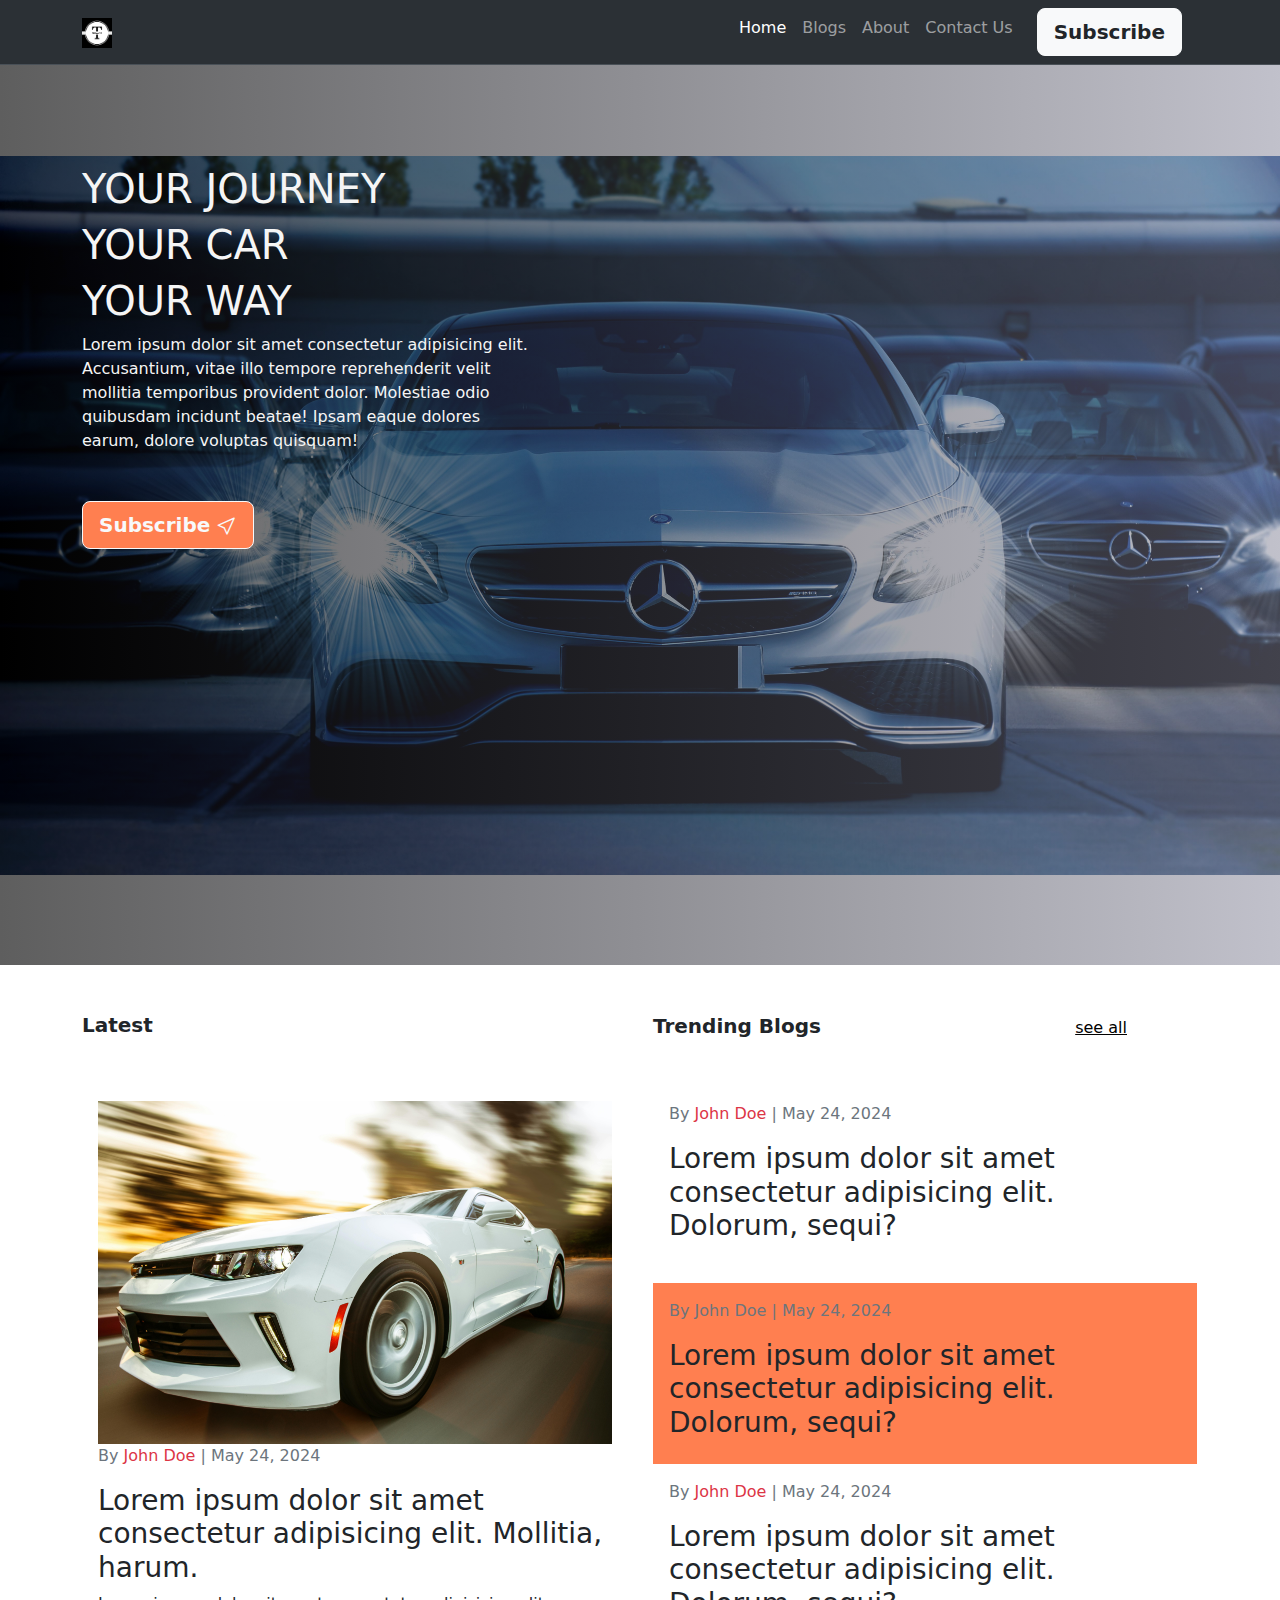
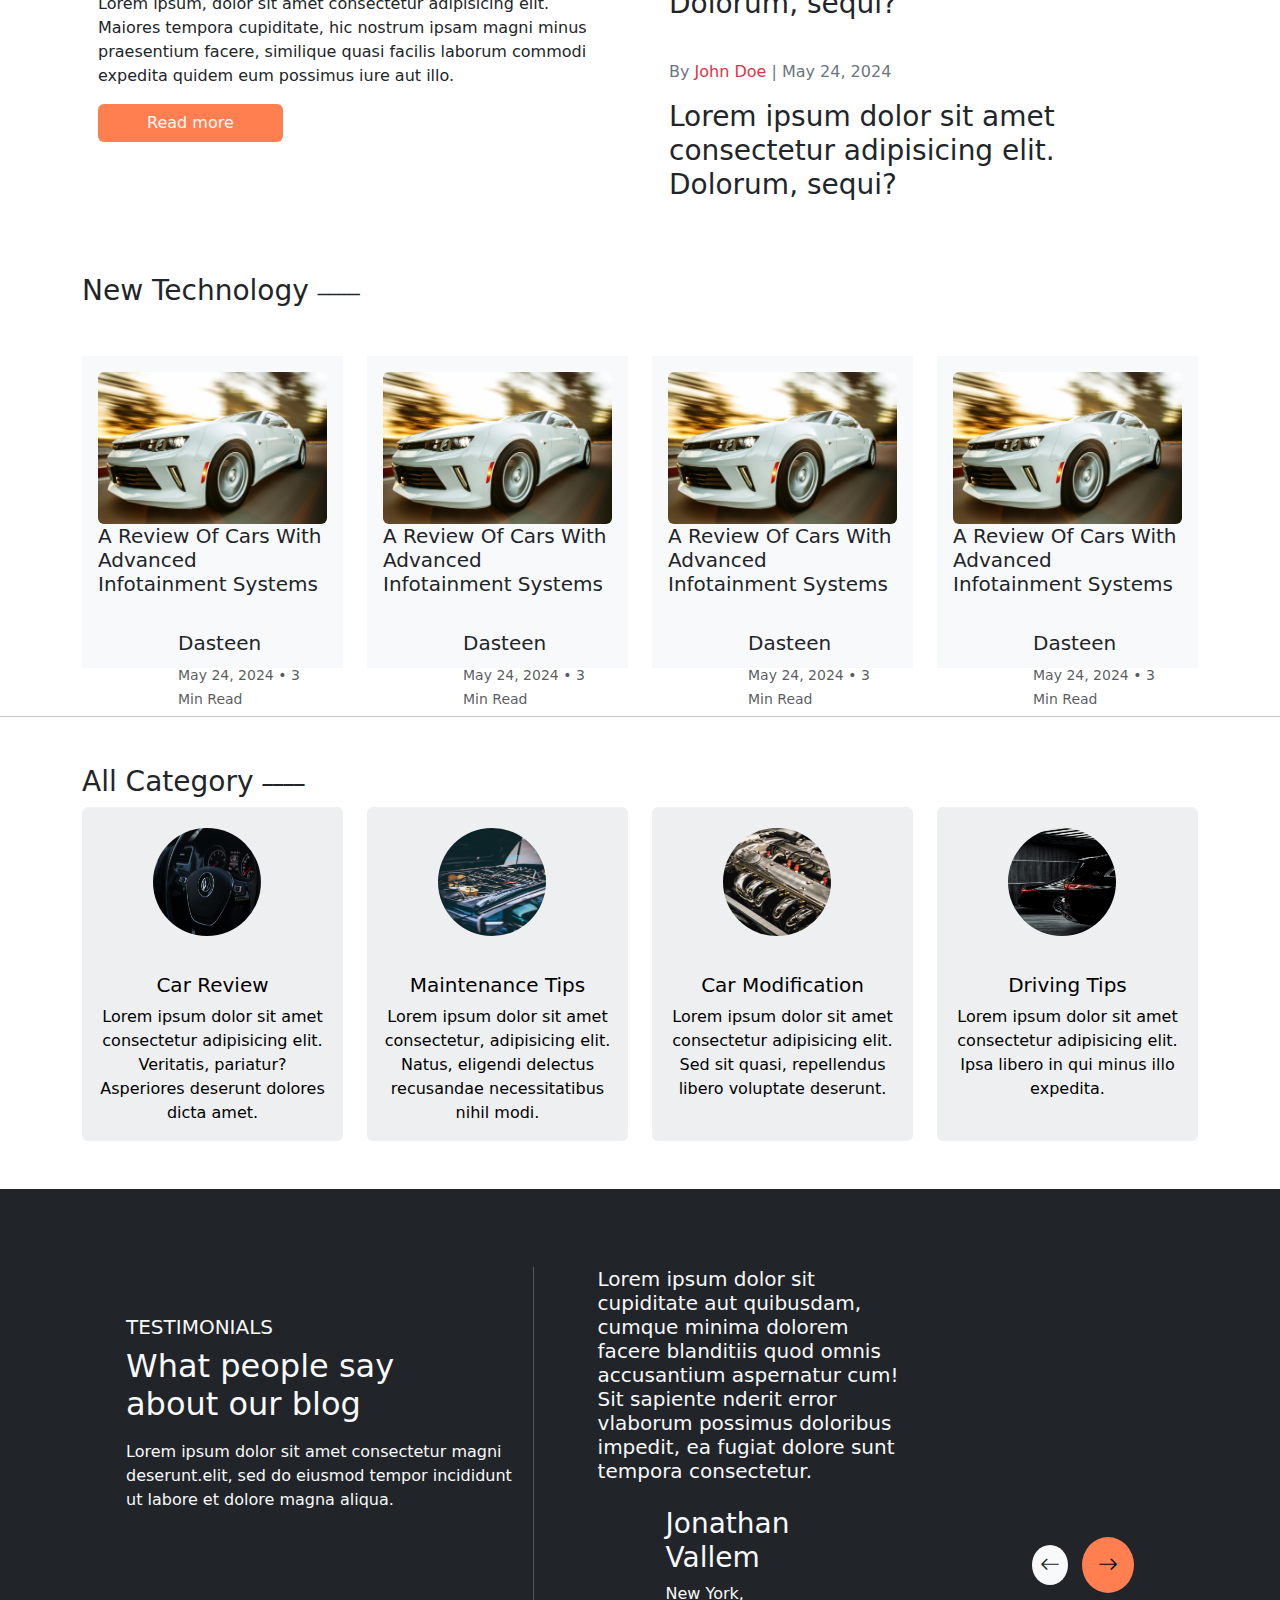
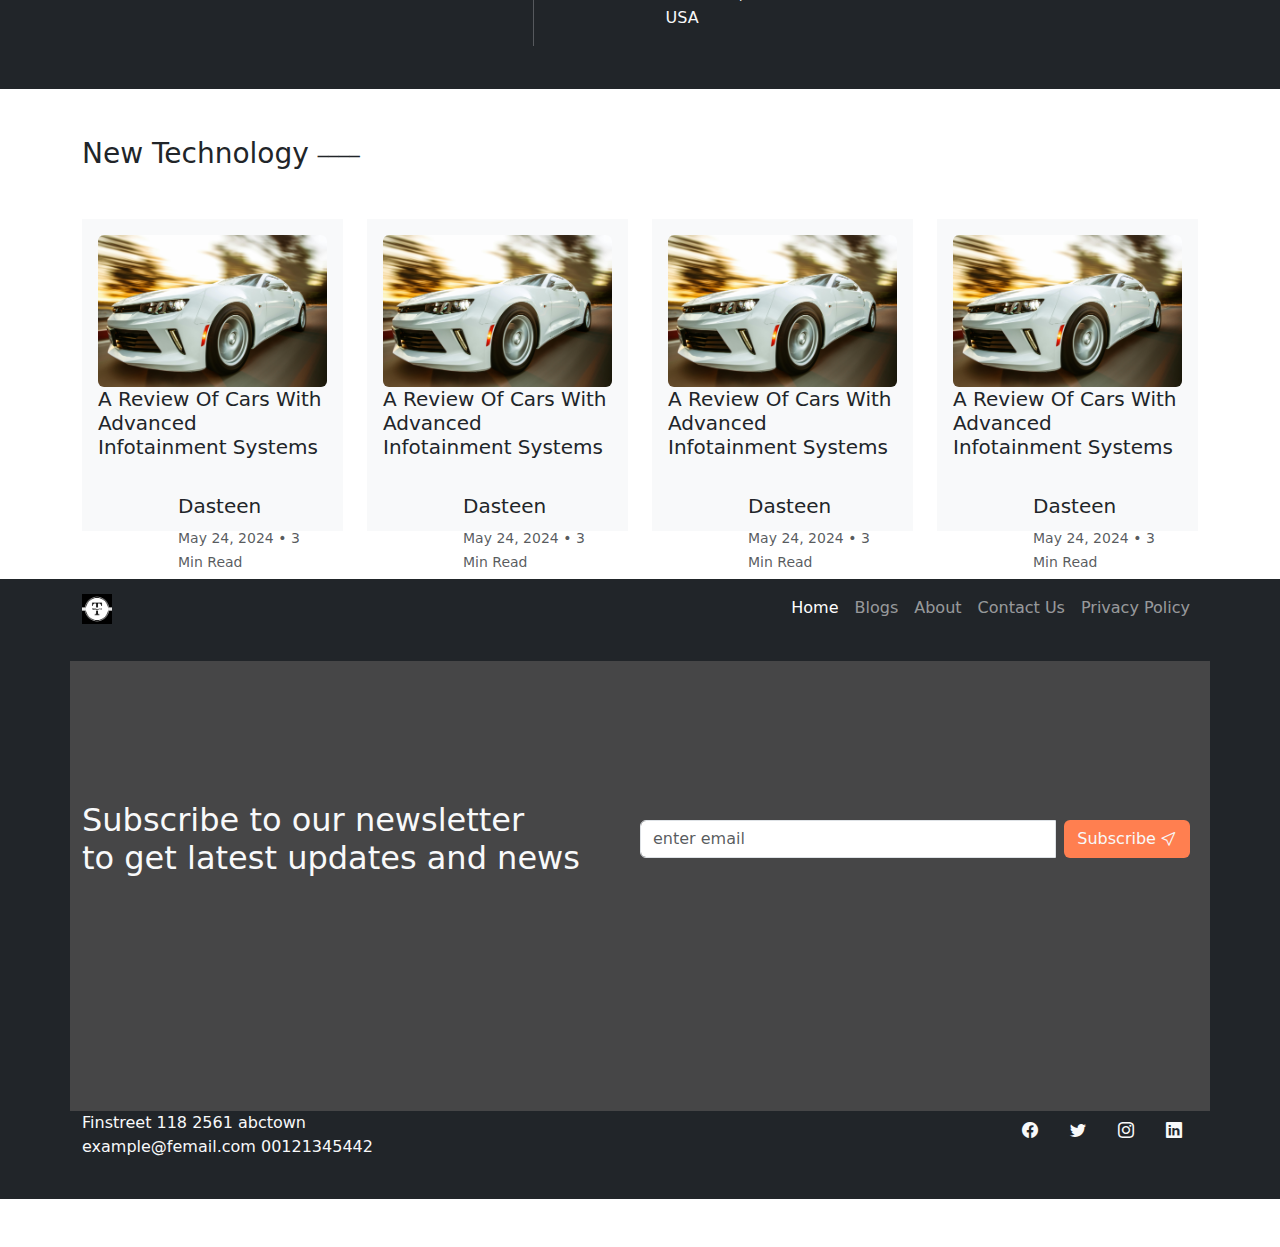
==== index.html @ fb0d7efe "update on first commit" ====
<!DOCTYPE html>
<html lang="en">
  <head>
    <meta charset="utf-8" />
    <meta name="viewport" content="width=device-width, initial-scale=1" />
    <title>Car Blog</title>
    <link
      href="https://cdn.jsdelivr.net/npm/bootstrap@5.3.3/dist/css/bootstrap.min.css"
      rel="stylesheet"
      integrity="sha384-QWTKZyjpPEjISv5WaRU9OFeRpok6YctnYmDr5pNlyT2bRjXh0JMhjY6hW+ALEwIH"
      crossorigin="anonymous"
    />
    <link
      rel="stylesheet"
      href="https://cdn.jsdelivr.net/npm/bootstrap-icons@1.3.0/font/bootstrap-icons.css"
    />
    <link rel="stylesheet" href="Css/style.css" />
  </head>
  <body>
    <nav
      class="navbar navbar-expand-lg bg-body-tertiary bg-dark border-bottom border-body"
      data-bs-theme="dark"
    >
      <div class="container">
        <a class="navbar-brand" href="#">
          <img
            src="ASSETS/Techmaster-logo.png"
            alt="Logo"
            width="30"
            height="30"
          />
        </a>
        <button
          class="navbar-toggler"
          type="button"
          data-bs-toggle="collapse"
          data-bs-target="#navbarNav"
          aria-controls="navbarNav"
          aria-expanded="false"
          aria-label="Toggle navigation"
        >
          <span class="navbar-toggler-icon"></span>
        </button>
        <div class="collapse navbar-collapse" id="navbarNav">
          <ul class="navbar-nav ms-auto">
            <li class="nav-item">
              <a class="nav-link active" aria-current="page" href="#">Home</a>
            </li>
            <li class="nav-item">
              <a class="nav-link" href="Blog/index.html">Blogs</a>
            </li>
            <li class="nav-item">
              <a class="nav-link" href="#">About</a>
            </li>
            <li class="nav-item">
              <a class="nav-link" href="#">Contact Us</a>
            </li>

            <button
              type="button"
              class="btn btn-light btn-lg text-dark mx-3 fw-bold"
            >
              Subscribe
            </button>
          </ul>
        </div>
      </div>
    </nav>

    <div class="landing-page align-items-center justify-content-between">
      <div class="container">
        <div class="hero-1">
          <h1>YOUR JOURNEY</h1>
          <h1>YOUR CAR</h1>
          <h1>YOUR WAY</h1>
        </div>

        <div class="hero-para text-start">
          Lorem ipsum dolor sit amet consectetur adipisicing elit. Accusantium,
          vitae illo tempore reprehenderit velit mollitia temporibus provident
          dolor. Molestiae odio quibusdam incidunt beatae! Ipsam eaque dolores
          earum, dolore voluptas quisquam!
        </div>
      </div>
      <div class="container bttn">
        <button
          type="button"
          class="btn btn-light btn-lg text-light my-5 fw-bold"
        >
          Subscribe <i class="bi bi-cursor"></i>
        </button>
      </div>
    </div>

    <section class="">
      <div class="container">
        <div class="row">
          <div class="col-sm-6 mb-3 mb-sm-0">
            <h5 class="card-title fw-bold my-5">Latest</h5>
            <div class="card border-0">
              <div class="card-body">
                <div class="">
                  <img
                    class="img-fluid"
                    src="ASSETS/image3.jpg"
                    alt="a car image"
                  />
                  <p class="text-secondary">
                    By <span class="text-danger">John Doe</span> |
                    <time datetime="2024-05-24">May 24, 2024</time>
                  </p>
                  <h3>
                    Lorem ipsum dolor sit amet consectetur adipisicing elit.
                    Mollitia, harum.
                  </h3>
                  <p class="card-text">
                    Lorem ipsum, dolor sit amet consectetur adipisicing elit.
                    Maiores tempora cupiditate, hic nostrum ipsam magni minus
                    praesentium facere, similique quasi facilis laborum commodi
                    expedita quidem eum possimus iure aut illo.
                  </p>
                  <a href="#" class="btn buttn text-light px-5 mt-"
                    >Read more</a
                  >
                </div>
              </div>
            </div>
          </div>
          <div class="col-sm-6 hero2">
            <h5 class="card-title fw-bold my-5 blog">Trending Blogs</h5>
            <a class="blog-link" href="#">see all</a>
            <div class="card border-0">
              <div class="card-body">
                    <div class="card1">
                 
                      <p class="text-secondary">
                        By <span class="text-danger">John Doe</span> |
                         <time datetime="2024-05-24">May 24, 2024</time>
                  </p>
                  <h3>
                    Lorem ipsum dolor sit amet consectetur adipisicing elit. Dolorum, sequi?
                  </h3>
                    </div>    
          </div>
          <div class="card2 mt-3 p-3">
            <p class="text-secondary">
                By John Doe |
                 <time datetime="2024-05-24">May 24, 2024</time>
          </p>
          <h3>
            Lorem ipsum dolor sit amet consectetur adipisicing elit. Dolorum, sequi?
          </h3>
        </div>
        <div class="card-body">
            <div class="card1">
         
              <p class="text-secondary">
                By <span class="text-danger">John Doe</span> |
                 <time datetime="2024-05-24">May 24, 2024</time>
          </p>
          <h3>
            Lorem ipsum dolor sit amet consectetur adipisicing elit. Dolorum, sequi?
          </h3>
            </div>  
  </div>
  <div class="card-body">
    <div class="card1">
 
      <p class="text-secondary">
        By <span class="text-danger">John Doe</span> |
         <time datetime="2024-05-24">May 24, 2024</time>
  </p>
  <h3>
    Lorem ipsum dolor sit amet consectetur adipisicing elit. Dolorum, sequi?
  </h3>
    </div>
</div>
        </div>
      </div>
    </section>
    <section class="hero-3 ">
        <div class="container ">
            <div class="heading my-5">
            <h3>New Technology <sup>____</sup></h3>
            </div>
            <div class="row g-4">
                <div class="col-xs-12 col-md-6 col-lg-3">
                  <div class="guru">
                    <div class="card-body bg-body-tertiary border-0 text-dark p-3 pb-5">
                      <img src="ASSETS/image3.jpg" class="card-img-top rounded img-fluid w-100 card-images" alt="an image of a car">
                      <h5 class="card-title">A Review Of Cars With Advanced Infotainment Systems</h5>
                      <div class="card-footer border-0 hero-4">
                        <img src="https://randomuser.me/api/portraits/men/10.jpg" class="rounded-circle mb-3 img-fluid w-25" alt="">
                        <div class="hero-5">
                        <h5>Dasteen</h5>
                        <small class="text-body-secondary"><time datetime="2024-05-24">May 24, 2024</time>  &bull;  3 Min Read</small>
                        </div>
                      </div>
                    </div>
                    </div>
                </div>
                <div class="col-xs-12 col-md-6 col-lg-3">
                  <div class="guru">
                    <div class="card-body bg-body-tertiary border-0 text-dark p-3 pb-5">
                      <img src="ASSETS/image3.jpg" class="card-img-top rounded img-fluid w-100 card-images" alt="an image of a car">
                      <h5 class="card-title">A Review Of Cars With Advanced Infotainment Systems</h5>
                      <div class="card-footer border-0 hero-4">
                        <img src="https://randomuser.me/api/portraits/men/10.jpg" class="rounded-circle mb-3 img-fluid w-25" alt="">
                        <div class="hero-5">
                        <h5>Dasteen</h5>
                        <small class="text-body-secondary"><time datetime="2024-05-24">May 24, 2024</time>  &bull;  3 Min Read</small>
                        </div>
                      </div>
                    </div>
                    </div>
                </div>
                <div class="col-xs-12 col-md-6 col-lg-3">
                  <div class="guru">
                    <div class="card-body bg-body-tertiary border-0 text-dark p-3 pb-5">
                      <img src="ASSETS/image3.jpg" class="card-img-top rounded img-fluid w-100 card-images" alt="an image of a car">
                      <h5 class="card-title">A Review Of Cars With Advanced Infotainment Systems</h5>
                      <div class="card-footer border-0 hero-4">
                        <img src="https://randomuser.me/api/portraits/men/10.jpg" class="rounded-circle mb-3 img-fluid w-25" alt="">
                        <div class="hero-5">
                        <h5>Dasteen</h5>
                        <small class="text-body-secondary"><time datetime="2024-05-24">May 24, 2024</time>  &bull;  3 Min Read</small>
                        </div>
                      </div>
                    </div>
                    </div>
                </div>
                <div class="col-xs-12 col-md-6 col-lg-3">
                  <div class="guru">
                    <div class="card-body bg-body-tertiary border-0 text-dark p-3 pb-5">
                      <img src="ASSETS/image3.jpg" class="card-img-top rounded img-fluid w-100 card-images" alt="an image of a car">
                      <h5 class="card-title">A Review Of Cars With Advanced Infotainment Systems</h5>
                      <div class="card-footer border-0 hero-4">
                        <img src="https://randomuser.me/api/portraits/men/10.jpg" class="rounded-circle mb-3 img-fluid w-25" alt="">
                        <div class="hero-5">
                        <h5>Dasteen</h5>
                        <small class="text-body-secondary"><time datetime="2024-05-24">May 24, 2024</time>  &bull;  3 Min Read</small>
                        </div>
                      </div>
                    </div>
                    </div>
                </div>
              </div>
        </div>
       
    </section>

    <hr class="my-5">

    <section class="mt-3">
        <div class="container">
            <div>
                <h3>All Category <sup><b>____</b></sup></h3>
            </div>

            <div class="row row-cols-1 row-cols-md-4 g-4">
                <div class="card-design">
                  <div class="col h-100">
                    <div class="card h-100 hero-card border-0">
                      <img src="ASSETS/image9.jpg" class="card-img-top rounded-circle asset-hero" alt="...">
                      <div class="card-body">
                        <h5 class="card-title text-center">Car Review</h5>
                        <p class="card-text text-center">Lorem ipsum dolor sit amet consectetur adipisicing elit. Veritatis, pariatur? Asperiores deserunt dolores dicta amet.</p>
                      </div>
                    </div>
                  </div>
                </div>
                  <div class="card-design">
                    <div class="col h-100">
                      <div class="card h-100 hero-card border-0">
                        <img src="ASSETS/image6.jpg" class="card-img-top rounded-circle asset-hero" alt="...">
                        <div class="card-body">
                          <h5 class="card-title text-center">Maintenance Tips</h5>
                          <p class="card-text text-center">Lorem ipsum dolor sit amet consectetur, adipisicing elit. Natus, eligendi delectus recusandae necessitatibus nihil modi.</p>
                        </div>
                      </div>
                    </div>
                  </div>
                  <div class="card-design">
                    <div class="col h-100">
                      <div class="card h-100 hero-card border-0">
                        <img src="ASSETS/image7.jpg" class="card-img-top rounded-circle asset-hero" alt="...">
                        <div class="card-body">
                          <h5 class="card-title text-center">Car Modification</h5>
                          <p class="card-text text-center">Lorem ipsum dolor sit amet consectetur adipisicing elit. Sed sit quasi, repellendus libero voluptate deserunt.</p>
                        </div>
                      </div>
                    </div>
                  </div>
                 <div class="card-design">
                  <div class="col h-100">
                    <div class="card h-100 hero-card border-0">
                      <img src="ASSETS/image8.jpg" class="card-img-top rounded-circle asset-hero" alt="...">
                      <div class="card-body">
                        <h5 class="card-title text-center">Driving Tips</h5>
                        <p class="card-text text-center">Lorem ipsum dolor sit amet consectetur adipisicing elit. Ipsa libero in qui minus illo expedita.</p>
                      </div>
                    </div>
                  </div>
                </div>
              </div>

        </div>
    </section>

    <section class="my-5 bg-dark text-light about-blog">
      <div class="d-flex flex-wrap flex-md-nowrap p-5">
        <div class="flex-grow-1 ms-5 pe-md-3 para-left align-items-center pt-5 lh-5">
            <h5 class="text-light">TESTIMONIALS</h5>
            <h2 class="mb-3">What people say <br> about our blog</h2>
            <p class="">Lorem ipsum dolor sit amet consectetur  magni deserunt.elit, sed do eiusmod tempor incididunt ut labore et dolore magna aliqua.</p>
        </div>
        <div class="vr text-light d-none d-md-block"></div>
        <div class="flex-grow-1 ms-5 ps-md-3 para-right">
          <p class="col-md-6 text-justify h5 pl-6">Lorem ipsum dolor sit cupiditate aut quibusdam, cumque minima dolorem facere blanditiis quod omnis accusantium aspernatur cum! Sit sapiente nderit error vlaborum possimus doloribus impedit, ea fugiat dolore sunt tempora consectetur.</p>
          <div class="text-light d-flex">
            <div class="d-flex align-items-center ms-1">
              <img src="https://randomuser.me/api/portraits/men/10.jpg" class="rounded-circle me-3 w-25" alt="">
              <div class="mt-3 blog-hero">
                <h5 class="fs-3">Jonathan Vallem</h5>
                <p class="fs-6">New York, <br>USA</p>
              </div>
                <div class="bg-light text-dark h5 p-2 rounded-circle blog-arrow-1"><i class="bi bi-arrow-left "></i></div>
                <div class="blog-arrow-right h5 p-3 rounded-circle blog-arrow-2"><i class="bi bi-arrow-right"></i></div>
            </div>

           
          </div>
        </div>
      </div>
    </section>
    <section class="hero-3 ">
      <div class="container ">
          <div class="heading my-5">
          <h3>New Technology <sup>____</sup></h3>
          </div>
          <div class="row g-4">
              <div class="col-xs-12 col-md-6 col-lg-3">
                <div class="guru">
                  <div class="card-body bg-body-tertiary border-0 text-dark p-3 pb-5">
                    <img src="ASSETS/image3.jpg" class="card-img-top rounded img-fluid w-100 card-images" alt="an image of a car">
                    <h5 class="card-title">A Review Of Cars With Advanced Infotainment Systems</h5>
                    <div class="card-footer border-0 hero-4">
                      <img src="https://randomuser.me/api/portraits/men/10.jpg" class="rounded-circle mb-3 img-fluid w-25" alt="">
                      <div class="hero-5">
                      <h5>Dasteen</h5>
                      <small class="text-body-secondary"><time datetime="2024-05-24">May 24, 2024</time>  &bull;  3 Min Read</small>
                      </div>
                    </div>
                  </div>
                  </div>
              </div>
              <div class="col-xs-12 col-md-6 col-lg-3">
                <div class="guru">
                  <div class="card-body bg-body-tertiary border-0 text-dark p-3 pb-5">
                    <img src="ASSETS/image3.jpg" class="card-img-top rounded img-fluid w-100 card-images" alt="an image of a car">
                    <h5 class="card-title">A Review Of Cars With Advanced Infotainment Systems</h5>
                    <div class="card-footer border-0 hero-4">
                      <img src="https://randomuser.me/api/portraits/men/10.jpg" class="rounded-circle mb-3 img-fluid w-25" alt="">
                      <div class="hero-5">
                      <h5>Dasteen</h5>
                      <small class="text-body-secondary"><time datetime="2024-05-24">May 24, 2024</time>  &bull;  3 Min Read</small>
                      </div>
                    </div>
                  </div>
                  </div>
              </div>
              <div class="col-xs-12 col-md-6 col-lg-3">
                <div class="guru">
                  <div class="card-body bg-body-tertiary border-0 text-dark p-3 pb-5">
                    <img src="ASSETS/image3.jpg" class="card-img-top rounded img-fluid w-100 card-images" alt="an image of a car">
                    <h5 class="card-title">A Review Of Cars With Advanced Infotainment Systems</h5>
                    <div class="card-footer border-0 hero-4">
                      <img src="https://randomuser.me/api/portraits/men/10.jpg" class="rounded-circle mb-3 img-fluid w-25" alt="">
                      <div class="hero-5">
                      <h5>Dasteen</h5>
                      <small class="text-body-secondary"><time datetime="2024-05-24">May 24, 2024</time>  &bull;  3 Min Read</small>
                      </div>
                    </div>
                  </div>
                  </div>
              </div>
              <div class="col-xs-12 col-md-6 col-lg-3">
                <div class="guru">
                  <div class="card-body bg-body-tertiary border-0 text-dark p-3 pb-5">
                    <img src="ASSETS/image3.jpg" class="card-img-top rounded img-fluid w-100 card-images" alt="an image of a car">
                    <h5 class="card-title">A Review Of Cars With Advanced Infotainment Systems</h5>
                    <div class="card-footer border-0 hero-4">
                      <img src="https://randomuser.me/api/portraits/men/10.jpg" class="rounded-circle mb-3 img-fluid w-25" alt="">
                      <div class="hero-5">
                      <h5>Dasteen</h5>
                      <small class="text-body-secondary"><time datetime="2024-05-24">May 24, 2024</time>  &bull;  3 Min Read</small>
                      </div>
                    </div>
                  </div>
                  </div>
              </div>
            </div>
      </div>
     
  </section>

  <footer class="my-5">
    <nav
      class="navbar navbar-expand-lg bg-dark"
      data-bs-theme="dark"
    >
      <div class="container">
        <a class="navbar-brand" href="#">
          <img
            src="ASSETS/Techmaster-logo.png"
            alt="Logo"
            width="30"
            height="30"
          />
        </a>
        <button
          class="navbar-toggler"
          type="button"
          data-bs-toggle="collapse"
          data-bs-target="#navbarNav"
          aria-controls="navbarNav"
          aria-expanded="false"
          aria-label="Toggle navigation"
        >
          <span class="navbar-toggler-icon"></span>
        </button>
        <div class="collapse navbar-collapse" id="navbarNav">
          <ul class="navbar-nav ms-auto">
            <li class="nav-item">
              <a class="nav-link active" aria-current="page" href="#">Home</a>
            </li>
            <li class="nav-item">
              <a class="nav-link" href="#">Blogs</a>
            </li>
            <li class="nav-item">
              <a class="nav-link" href="#">About</a>
            </li>
            <li class="nav-item">
              <a class="nav-link" href="#">Contact Us</a>
            </li>
            <li class="nav-item">
              <a class="nav-link" href="#">Privacy Policy</a>
            </li>
          </ul>
        </div>
      </div>
    </nav>

    <section class="text-light bg-dark p-4">
      <div class="container hero-foot">
        <div class="d-md-flex justify-content-between align-items-center">
          <h2 class="text-light mb-3 mb-md-0">Subscribe to our newsletter <br> to get latest updates and news</h2>
          <div class="input-group news-input">
            <input type="text" class="form-control" placeholder="enter email">
            <button class="btn buttn text-light mx-2 rounded" type="button">Subscribe <i class="bi bi-cursor"></i></button>
          </div>
        </div>

        </div>
        <div class="hero-address text-light d-flex justify-content-between container">
          <div class="address">
            <p>Finstreet 118 2561 abctown <br> example@femail.com 00121345442</p>
          </div>
          <div class="">
            <ul class="nav justify-content-end text-light">
              <li class="nav-item">
                <a class="nav-link text-light" href="#"> <i class="bi bi-facebook"></i></a>
              </li>
              <li class="nav-item">
                <a class="nav-link text-light" href="#"><i class="bi bi-twitter"></i></a>
              </li>
              <li class="nav-item">
                <a class="nav-link text-light" href="#"><i class="bi bi-instagram"></i></a>
              </li>
              <li class="nav-item">
                <a class="nav-link text-light" href="#"><i class="bi bi-linkedin"></i></a>
              </li>
              
            </ul>
          </div>
        </div>
      </div>
    </section>

  </footer>


    

    <script
      src="https://cdn.jsdelivr.net/npm/bootstrap@5.3.3/dist/js/bootstrap.bundle.min.js"
      integrity="sha384-YvpcrYf0tY3lHB60NNkmXc5s9fDVZLESaAA55NDzOxhy9GkcIdslK1eN7N6jIeHz"
      crossorigin="anonymous"
    ></script>
  </body>
</html>
---- Css/style.css ----
*{
    padding: 0;
    margin: 0;
    box-sizing: border-box;
}

.landing-page{
       background: linear-gradient(to right, rgba(0, 0, 0, 0.63), rgba(131, 131, 151, 0.5)), url(/ASSETS/image1.jpg);
       height: 100vh;
       background-position: center;
       background-repeat: no-repeat;
       background-size: contain;
}

.hero-1{
    padding-top: 100px;
    color: whitesmoke;
    font-weight: 600;
    font-size: 25px;
}

.hero-para{
    color: whitesmoke;
    width: 40%;
    /* line-height: 2em; */
}

.bttn button{
    background-color: coral;
}

.buttn{
    background-color: coral;

}
.card2{
    background-color: coral;
}

.hero2 .blog .blog-link{
    color: blue;
}

.hero2{
    position: relative;
    top: 0;
    border: 1px solid transparent;
}
.blog-link{
    position: absolute;
    top: 50px;
    right: 82px;
    color: black;
}
.hero-4{
    position: relative;
    top: 25px;
}
.hero-5{
    position: absolute;
    top: 10px;
    left: 80px;
}

.hero-card{
    position: relative;
    padding-top: 150px;
    background-color: rgba(235, 237, 238, 0.89);
    color: black;

}
.asset-hero{
    border: 1px solid transparent;
    border-radius: 50px;
    height: 110px;
    width: 110px;
    position: absolute;
    left: 70px;
    top: 20px;

}

/* .card-design{
    
    
} */

.para-left{
    padding: 30px;
    width: 40%;
}

.para-right{
    padding-left: 1000px;
    width: 60%;
    position: relative;
}

.about-blog{
    height: 500px;
    padding-top: 30px;
}

.blog-arrow-right{
    background-color: coral;
    color: black;
}
/* .blog-hero{
    position: relative;
    border: 2px solid red;
} */
.blog-arrow-1{
    position: absolute;
    left: 450px;
}

.blog-arrow-2{
    position: absolute;
    left: 500px;
}

.hero-foot{
    height: 50vh;
    background-color: rgb(70, 70, 71);
    padding-top: 140px;

}


@media(min-width: 768px) {
    .news-input{
        width: 50%;
    }
}
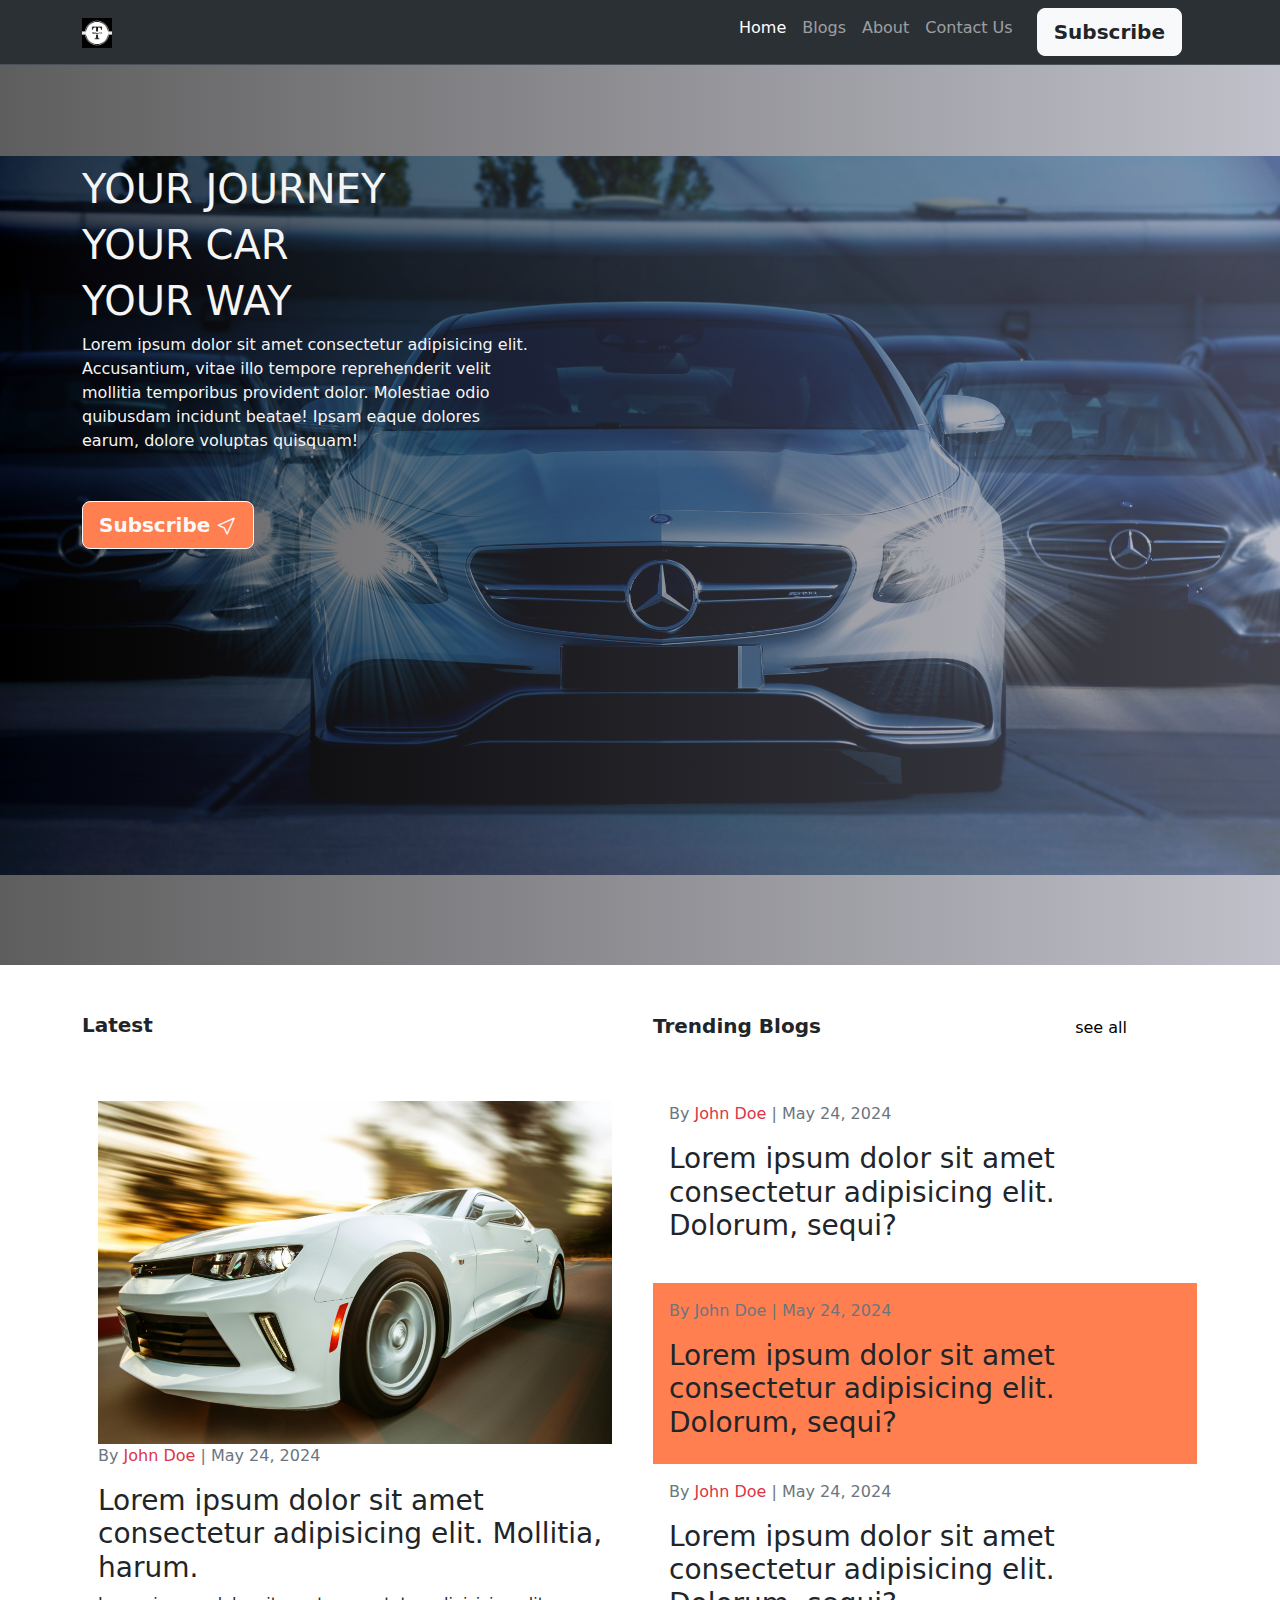
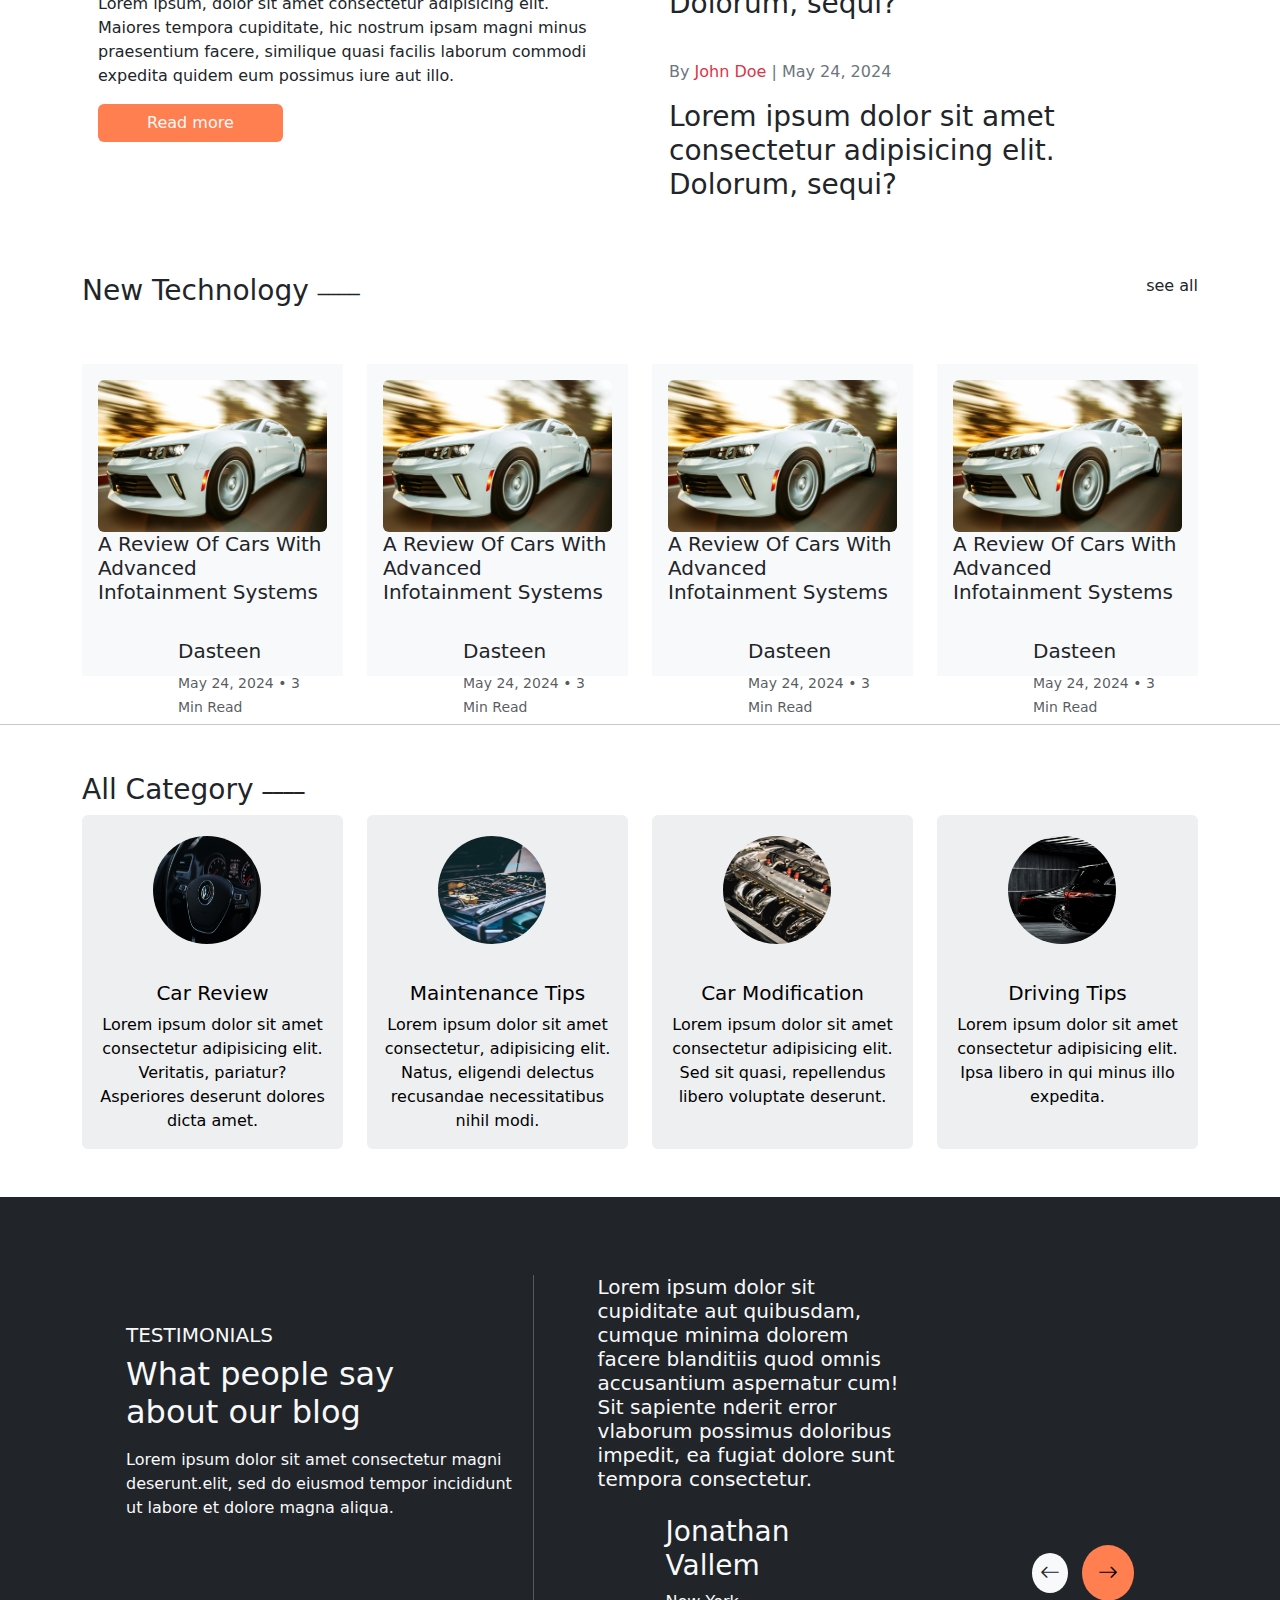
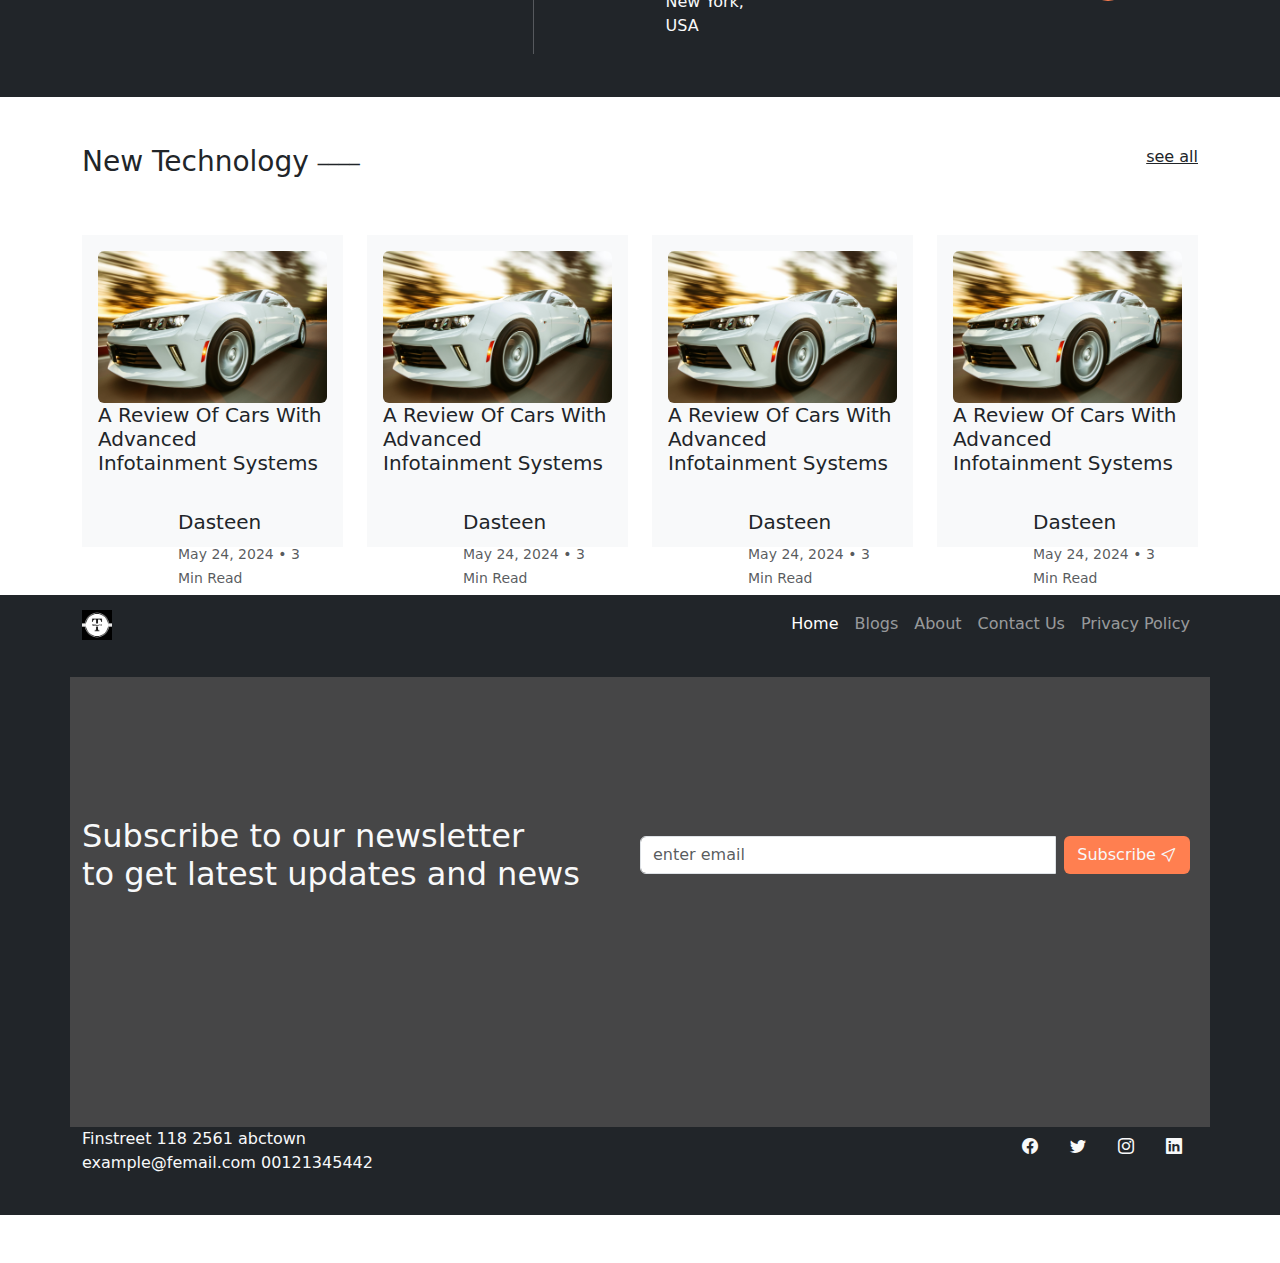
==== commit 20a67b9c: "second update on first commit" ====
--- a/index.html
+++ b/index.html
@@ -128,7 +128,7 @@
           </div>
           <div class="col-sm-6 hero2">
             <h5 class="card-title fw-bold my-5 blog">Trending Blogs</h5>
-            <a class="blog-link" href="#">see all</a>
+            <a class="blog-link text-decoration-none " href="#">see all</a>
             <div class="card border-0">
               <div class="card-body">
                     <div class="card1">
@@ -180,8 +180,9 @@
     </section>
     <section class="hero-3 ">
         <div class="container ">
-            <div class="heading my-5">
-            <h3>New Technology <sup>____</sup></h3>
+            <div class="heading my-5 d-flex justify-content-between ">
+            <h3 class="">New Technology <sup>____</sup></h3>
+            <a href="#" class="text-dark text-decoration-none" >see all</a>
             </div>
             <div class="row g-4">
                 <div class="col-xs-12 col-md-6 col-lg-3">
@@ -335,8 +336,9 @@
     </section>
     <section class="hero-3 ">
       <div class="container ">
-          <div class="heading my-5">
+          <div class="heading my-5 d-flex justify-content-between ">
           <h3>New Technology <sup>____</sup></h3>
+          <a href="#" class="text-dark">see all</a>
           </div>
           <div class="row g-4">
               <div class="col-xs-12 col-md-6 col-lg-3">
--- a/Css/style.css
+++ b/Css/style.css
@@ -131,4 +131,14 @@
     .news-input{
         width: 50%;
     }
+}
+
+.blog-para{
+    width: 100%;
+    font-size: 54px;
+}
+
+.blog-body{
+    margin-left: 50px;
+    margin-right: 50px;
 }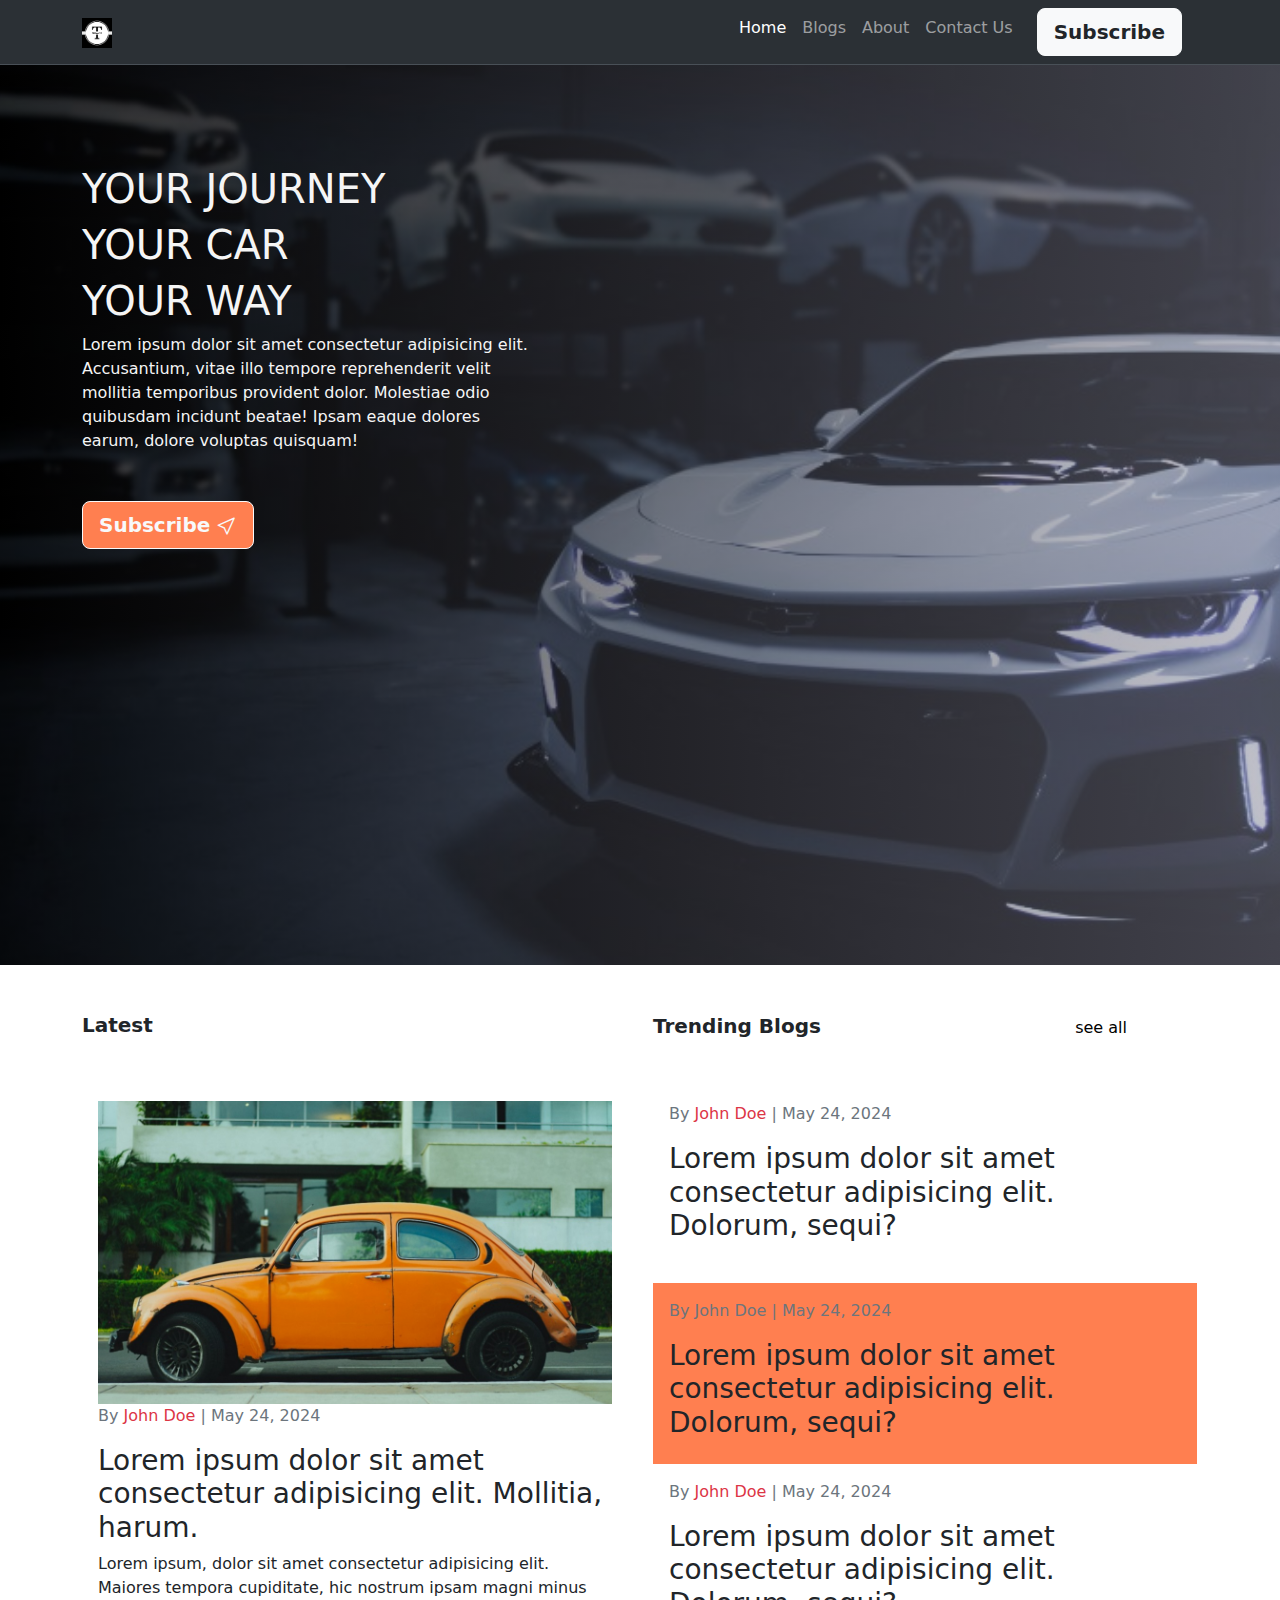
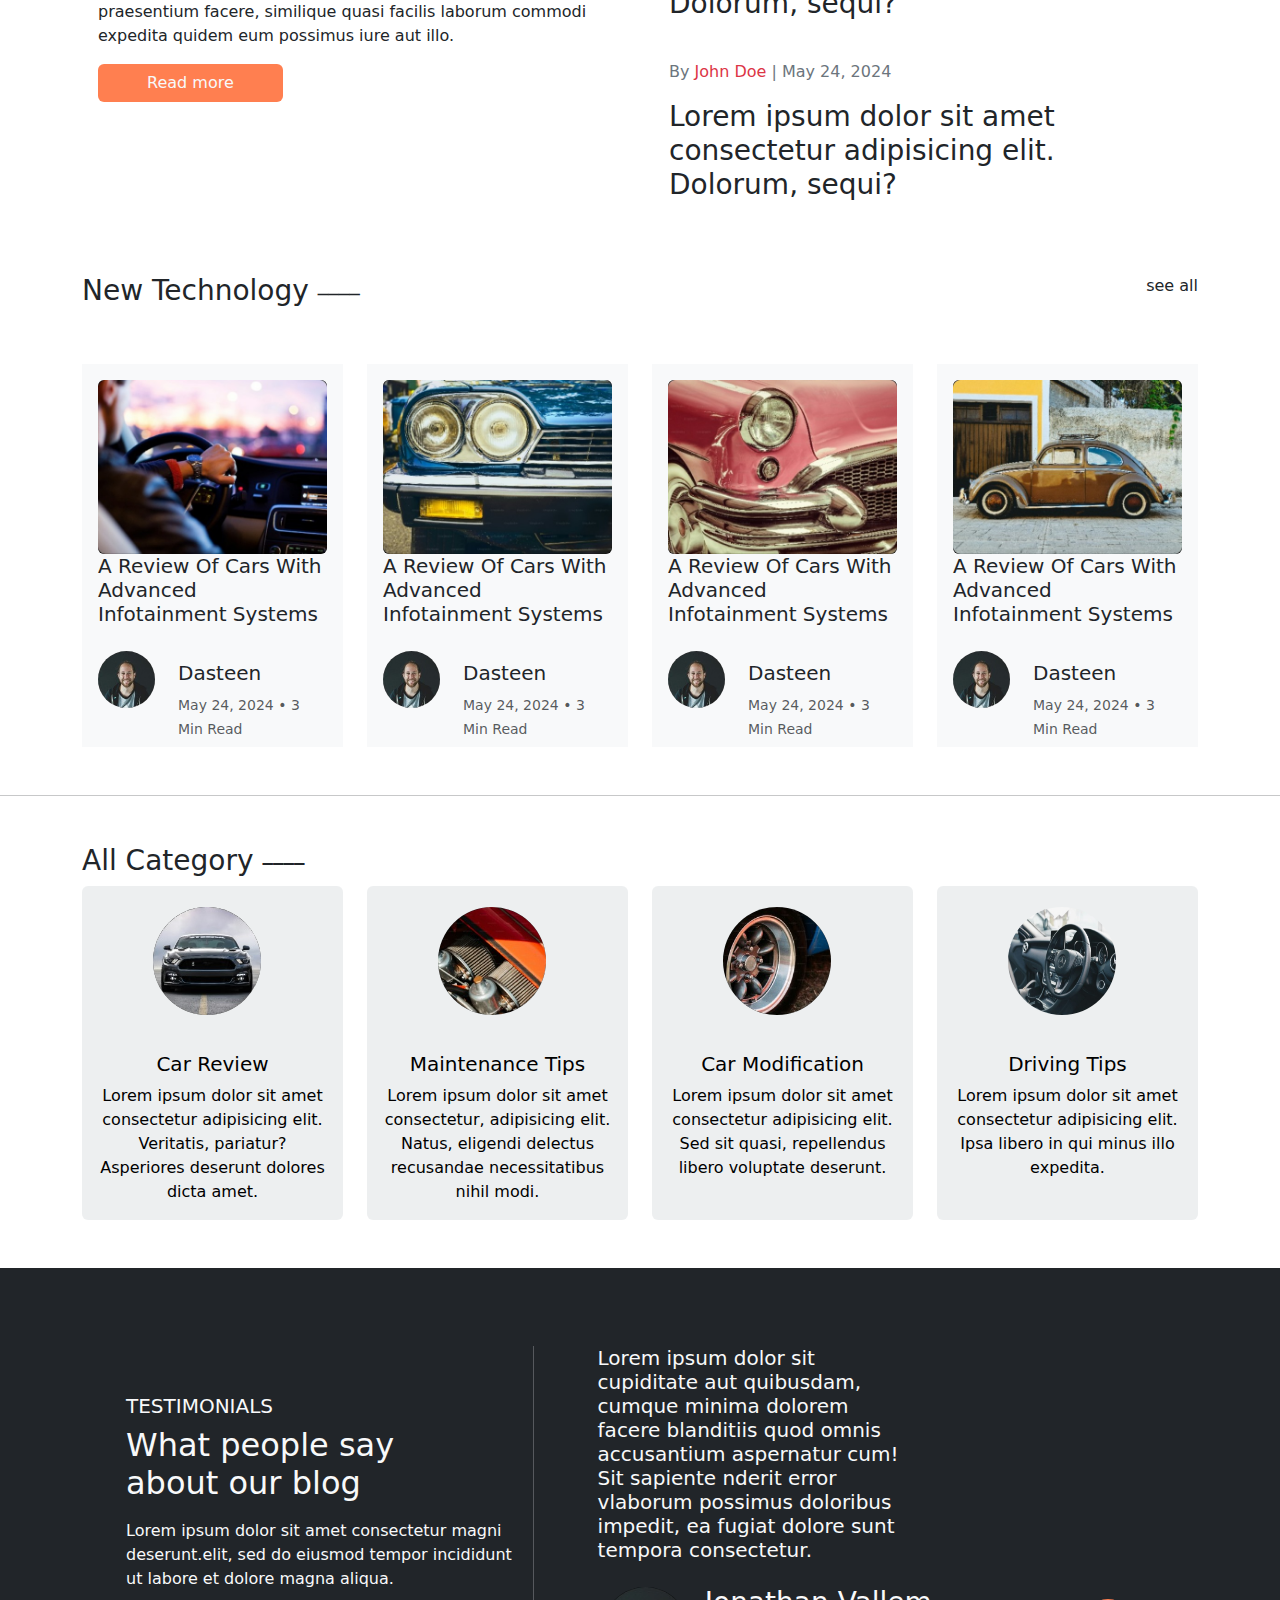
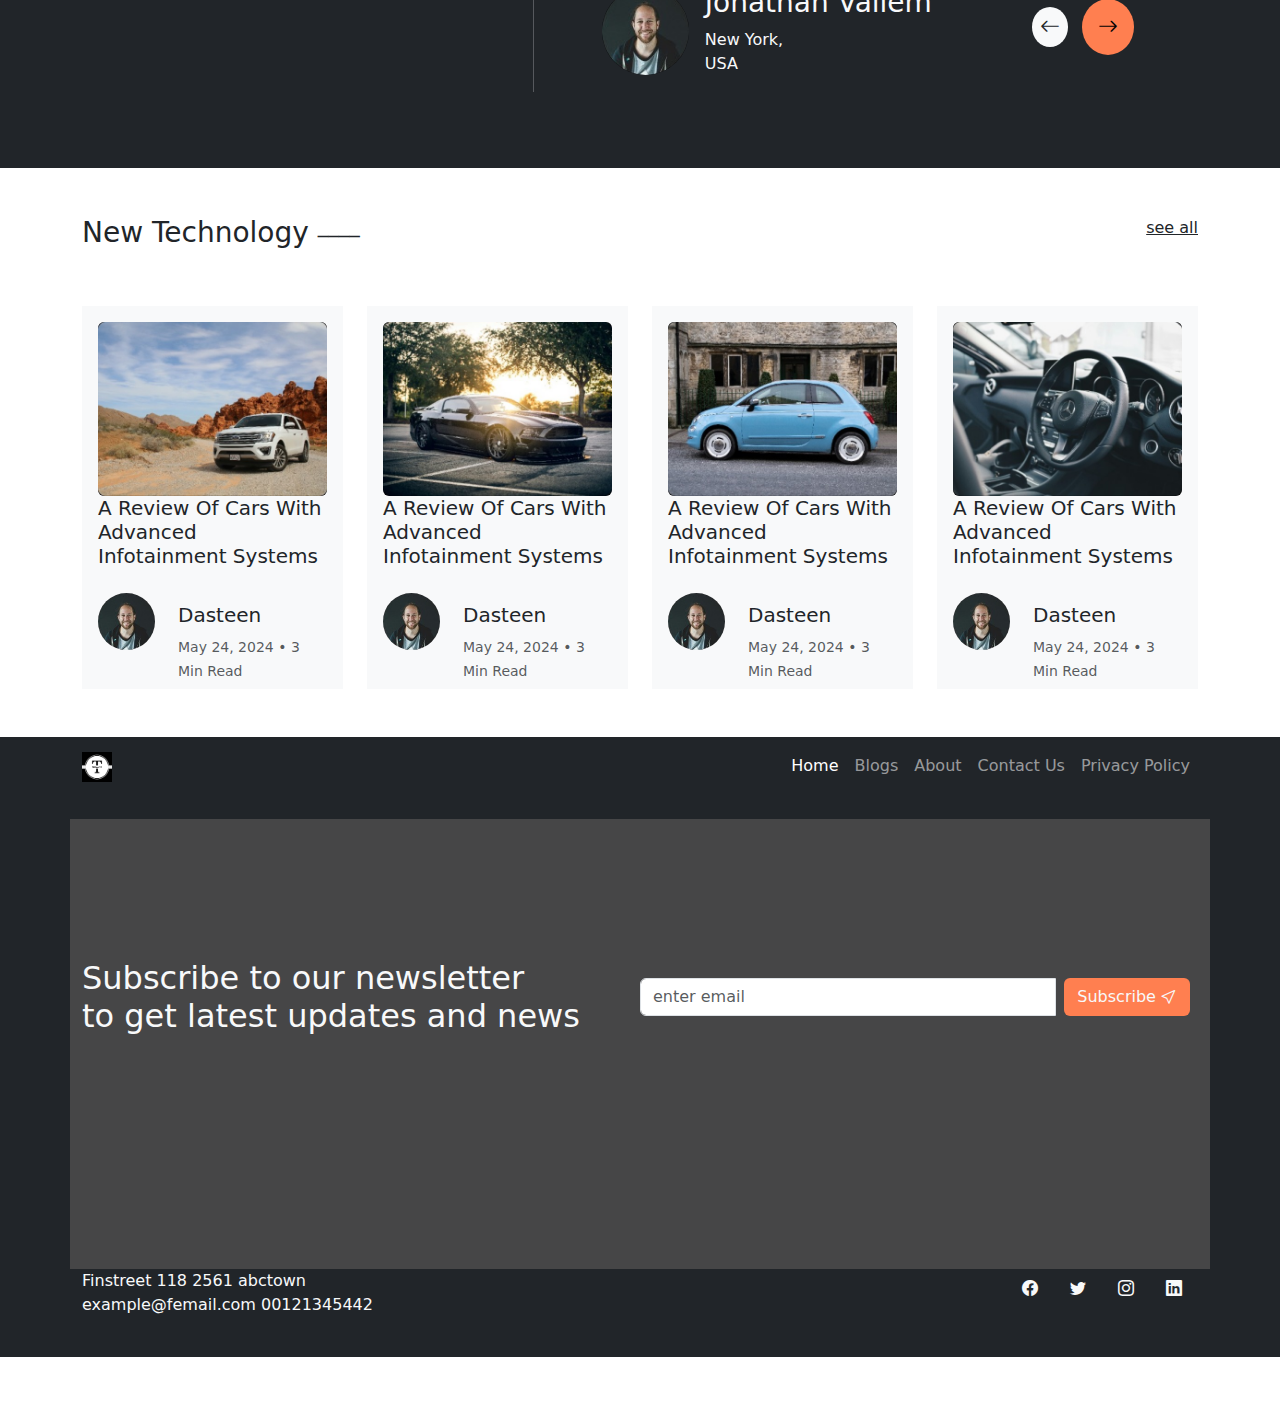
==== commit 1bc7ae2a: "third update on first commit" ====
--- a/index.html
+++ b/index.html
@@ -102,7 +102,7 @@
                 <div class="">
                   <img
                     class="img-fluid"
-                    src="ASSETS/image3.jpg"
+                    src="ASSETS/car13 (1).jpeg"
                     alt="a car image"
                   />
                   <p class="text-secondary">
@@ -188,10 +188,10 @@
                 <div class="col-xs-12 col-md-6 col-lg-3">
                   <div class="guru">
                     <div class="card-body bg-body-tertiary border-0 text-dark p-3 pb-5">
-                      <img src="ASSETS/image3.jpg" class="card-img-top rounded img-fluid w-100 card-images" alt="an image of a car">
+                      <img src="ASSETS/car5.jpeg" class="card-img-top rounded img-fluid w-100 card-images" alt="an image of a car">
                       <h5 class="card-title">A Review Of Cars With Advanced Infotainment Systems</h5>
                       <div class="card-footer border-0 hero-4">
-                        <img src="https://randomuser.me/api/portraits/men/10.jpg" class="rounded-circle mb-3 img-fluid w-25" alt="">
+                        <img src="ASSETS/car3.jpeg" class="rounded-circle mb-3 img-fluid w-25" alt="">
                         <div class="hero-5">
                         <h5>Dasteen</h5>
                         <small class="text-body-secondary"><time datetime="2024-05-24">May 24, 2024</time>  &bull;  3 Min Read</small>
@@ -203,10 +203,10 @@
                 <div class="col-xs-12 col-md-6 col-lg-3">
                   <div class="guru">
                     <div class="card-body bg-body-tertiary border-0 text-dark p-3 pb-5">
-                      <img src="ASSETS/image3.jpg" class="card-img-top rounded img-fluid w-100 card-images" alt="an image of a car">
+                      <img src="ASSETS/car4.jpeg" class="card-img-top rounded img-fluid w-100 card-images" alt="an image of a car">
                       <h5 class="card-title">A Review Of Cars With Advanced Infotainment Systems</h5>
                       <div class="card-footer border-0 hero-4">
-                        <img src="https://randomuser.me/api/portraits/men/10.jpg" class="rounded-circle mb-3 img-fluid w-25" alt="">
+                        <img src="ASSETS/car3.jpeg" class="rounded-circle mb-3 img-fluid w-25" alt="">
                         <div class="hero-5">
                         <h5>Dasteen</h5>
                         <small class="text-body-secondary"><time datetime="2024-05-24">May 24, 2024</time>  &bull;  3 Min Read</small>
@@ -218,10 +218,10 @@
                 <div class="col-xs-12 col-md-6 col-lg-3">
                   <div class="guru">
                     <div class="card-body bg-body-tertiary border-0 text-dark p-3 pb-5">
-                      <img src="ASSETS/image3.jpg" class="card-img-top rounded img-fluid w-100 card-images" alt="an image of a car">
+                      <img src="ASSETS/car14.jpeg" class="card-img-top rounded img-fluid w-100 card-images" alt="an image of a car">
                       <h5 class="card-title">A Review Of Cars With Advanced Infotainment Systems</h5>
                       <div class="card-footer border-0 hero-4">
-                        <img src="https://randomuser.me/api/portraits/men/10.jpg" class="rounded-circle mb-3 img-fluid w-25" alt="">
+                        <img src="ASSETS/car3.jpeg" class="rounded-circle mb-3 img-fluid w-25" alt="">
                         <div class="hero-5">
                         <h5>Dasteen</h5>
                         <small class="text-body-secondary"><time datetime="2024-05-24">May 24, 2024</time>  &bull;  3 Min Read</small>
@@ -233,10 +233,10 @@
                 <div class="col-xs-12 col-md-6 col-lg-3">
                   <div class="guru">
                     <div class="card-body bg-body-tertiary border-0 text-dark p-3 pb-5">
-                      <img src="ASSETS/image3.jpg" class="card-img-top rounded img-fluid w-100 card-images" alt="an image of a car">
+                      <img src="ASSETS/car6.jpeg" class="card-img-top rounded img-fluid w-100 card-images" alt="an image of a car">
                       <h5 class="card-title">A Review Of Cars With Advanced Infotainment Systems</h5>
                       <div class="card-footer border-0 hero-4">
-                        <img src="https://randomuser.me/api/portraits/men/10.jpg" class="rounded-circle mb-3 img-fluid w-25" alt="">
+                        <img src="ASSETS/car3.jpeg" class="rounded-circle mb-3 img-fluid w-25" alt="">
                         <div class="hero-5">
                         <h5>Dasteen</h5>
                         <small class="text-body-secondary"><time datetime="2024-05-24">May 24, 2024</time>  &bull;  3 Min Read</small>
@@ -262,7 +262,7 @@
                 <div class="card-design">
                   <div class="col h-100">
                     <div class="card h-100 hero-card border-0">
-                      <img src="ASSETS/image9.jpg" class="card-img-top rounded-circle asset-hero" alt="...">
+                      <img src="ASSETS/car9.jpeg" class="card-img-top rounded-circle asset-hero" alt="...">
                       <div class="card-body">
                         <h5 class="card-title text-center">Car Review</h5>
                         <p class="card-text text-center">Lorem ipsum dolor sit amet consectetur adipisicing elit. Veritatis, pariatur? Asperiores deserunt dolores dicta amet.</p>
@@ -273,7 +273,7 @@
                   <div class="card-design">
                     <div class="col h-100">
                       <div class="card h-100 hero-card border-0">
-                        <img src="ASSETS/image6.jpg" class="card-img-top rounded-circle asset-hero" alt="...">
+                        <img src="ASSETS/car15.jpeg" class="card-img-top rounded-circle asset-hero" alt="...">
                         <div class="card-body">
                           <h5 class="card-title text-center">Maintenance Tips</h5>
                           <p class="card-text text-center">Lorem ipsum dolor sit amet consectetur, adipisicing elit. Natus, eligendi delectus recusandae necessitatibus nihil modi.</p>
@@ -284,7 +284,7 @@
                   <div class="card-design">
                     <div class="col h-100">
                       <div class="card h-100 hero-card border-0">
-                        <img src="ASSETS/image7.jpg" class="card-img-top rounded-circle asset-hero" alt="...">
+                        <img src="ASSETS/car7.jpeg" class="card-img-top rounded-circle asset-hero" alt="...">
                         <div class="card-body">
                           <h5 class="card-title text-center">Car Modification</h5>
                           <p class="card-text text-center">Lorem ipsum dolor sit amet consectetur adipisicing elit. Sed sit quasi, repellendus libero voluptate deserunt.</p>
@@ -295,7 +295,7 @@
                  <div class="card-design">
                   <div class="col h-100">
                     <div class="card h-100 hero-card border-0">
-                      <img src="ASSETS/image8.jpg" class="card-img-top rounded-circle asset-hero" alt="...">
+                      <img src="ASSETS/car11.jpeg" class="card-img-top rounded-circle asset-hero" alt="...">
                       <div class="card-body">
                         <h5 class="card-title text-center">Driving Tips</h5>
                         <p class="card-text text-center">Lorem ipsum dolor sit amet consectetur adipisicing elit. Ipsa libero in qui minus illo expedita.</p>
@@ -320,7 +320,7 @@
           <p class="col-md-6 text-justify h5 pl-6">Lorem ipsum dolor sit cupiditate aut quibusdam, cumque minima dolorem facere blanditiis quod omnis accusantium aspernatur cum! Sit sapiente nderit error vlaborum possimus doloribus impedit, ea fugiat dolore sunt tempora consectetur.</p>
           <div class="text-light d-flex">
             <div class="d-flex align-items-center ms-1">
-              <img src="https://randomuser.me/api/portraits/men/10.jpg" class="rounded-circle me-3 w-25" alt="">
+              <img src="ASSETS/car3.jpeg" class="rounded-circle me-3 w-25" alt="">
               <div class="mt-3 blog-hero">
                 <h5 class="fs-3">Jonathan Vallem</h5>
                 <p class="fs-6">New York, <br>USA</p>
@@ -344,10 +344,10 @@
               <div class="col-xs-12 col-md-6 col-lg-3">
                 <div class="guru">
                   <div class="card-body bg-body-tertiary border-0 text-dark p-3 pb-5">
-                    <img src="ASSETS/image3.jpg" class="card-img-top rounded img-fluid w-100 card-images" alt="an image of a car">
+                    <img src="ASSETS/car8.jpeg" class="card-img-top rounded img-fluid w-100 card-images" alt="an image of a car">
                     <h5 class="card-title">A Review Of Cars With Advanced Infotainment Systems</h5>
                     <div class="card-footer border-0 hero-4">
-                      <img src="https://randomuser.me/api/portraits/men/10.jpg" class="rounded-circle mb-3 img-fluid w-25" alt="">
+                      <img src="ASSETS/car3.jpeg" class="rounded-circle mb-3 img-fluid w-25" alt="">
                       <div class="hero-5">
                       <h5>Dasteen</h5>
                       <small class="text-body-secondary"><time datetime="2024-05-24">May 24, 2024</time>  &bull;  3 Min Read</small>
@@ -359,10 +359,10 @@
               <div class="col-xs-12 col-md-6 col-lg-3">
                 <div class="guru">
                   <div class="card-body bg-body-tertiary border-0 text-dark p-3 pb-5">
-                    <img src="ASSETS/image3.jpg" class="card-img-top rounded img-fluid w-100 card-images" alt="an image of a car">
+                    <img src="ASSETS/car12.jpeg" class="card-img-top rounded img-fluid w-100 card-images" alt="an image of a car">
                     <h5 class="card-title">A Review Of Cars With Advanced Infotainment Systems</h5>
                     <div class="card-footer border-0 hero-4">
-                      <img src="https://randomuser.me/api/portraits/men/10.jpg" class="rounded-circle mb-3 img-fluid w-25" alt="">
+                      <img src="ASSETS/car3.jpeg" class="rounded-circle mb-3 img-fluid w-25" alt="">
                       <div class="hero-5">
                       <h5>Dasteen</h5>
                       <small class="text-body-secondary"><time datetime="2024-05-24">May 24, 2024</time>  &bull;  3 Min Read</small>
@@ -374,10 +374,10 @@
               <div class="col-xs-12 col-md-6 col-lg-3">
                 <div class="guru">
                   <div class="card-body bg-body-tertiary border-0 text-dark p-3 pb-5">
-                    <img src="ASSETS/image3.jpg" class="card-img-top rounded img-fluid w-100 card-images" alt="an image of a car">
+                    <img src="ASSETS/car10.jpeg" class="card-img-top rounded img-fluid w-100 card-images" alt="an image of a car">
                     <h5 class="card-title">A Review Of Cars With Advanced Infotainment Systems</h5>
                     <div class="card-footer border-0 hero-4">
-                      <img src="https://randomuser.me/api/portraits/men/10.jpg" class="rounded-circle mb-3 img-fluid w-25" alt="">
+                      <img src="ASSETS/car3.jpeg" class="rounded-circle mb-3 img-fluid w-25" alt="">
                       <div class="hero-5">
                       <h5>Dasteen</h5>
                       <small class="text-body-secondary"><time datetime="2024-05-24">May 24, 2024</time>  &bull;  3 Min Read</small>
@@ -389,10 +389,10 @@
               <div class="col-xs-12 col-md-6 col-lg-3">
                 <div class="guru">
                   <div class="card-body bg-body-tertiary border-0 text-dark p-3 pb-5">
-                    <img src="ASSETS/image3.jpg" class="card-img-top rounded img-fluid w-100 card-images" alt="an image of a car">
+                    <img src="ASSETS/car11.jpeg" class="card-img-top rounded img-fluid w-100 card-images" alt="an image of a car">
                     <h5 class="card-title">A Review Of Cars With Advanced Infotainment Systems</h5>
                     <div class="card-footer border-0 hero-4">
-                      <img src="https://randomuser.me/api/portraits/men/10.jpg" class="rounded-circle mb-3 img-fluid w-25" alt="">
+                      <img src="ASSETS/car3.jpeg" class="rounded-circle mb-3 img-fluid w-25" alt="">
                       <div class="hero-5">
                       <h5>Dasteen</h5>
                       <small class="text-body-secondary"><time datetime="2024-05-24">May 24, 2024</time>  &bull;  3 Min Read</small>
--- a/Css/style.css
+++ b/Css/style.css
@@ -5,11 +5,13 @@
 }
 
 .landing-page{
-       background: linear-gradient(to right, rgba(0, 0, 0, 0.63), rgba(131, 131, 151, 0.5)), url(/ASSETS/image1.jpg);
+       background: linear-gradient(to right, rgba(0, 0, 0, 0.63), rgba(131, 131, 151, 0.5)), url(/ASSETS/car1.jpeg);
        height: 100vh;
        background-position: center;
        background-repeat: no-repeat;
-       background-size: contain;
+       background-size: cover;
+     
+       
 }
 
 .hero-1{
@@ -17,12 +19,12 @@
     color: whitesmoke;
     font-weight: 600;
     font-size: 25px;
+    
 }
 
 .hero-para{
     color: whitesmoke;
     width: 40%;
-    /* line-height: 2em; */
 }
 
 .bttn button{
@@ -80,11 +82,6 @@
 
 }
 
-/* .card-design{
-    
-    
-} */
-
 .para-left{
     padding: 30px;
     width: 40%;
@@ -105,10 +102,6 @@
     background-color: coral;
     color: black;
 }
-/* .blog-hero{
-    position: relative;
-    border: 2px solid red;
-} */
 .blog-arrow-1{
     position: absolute;
     left: 450px;
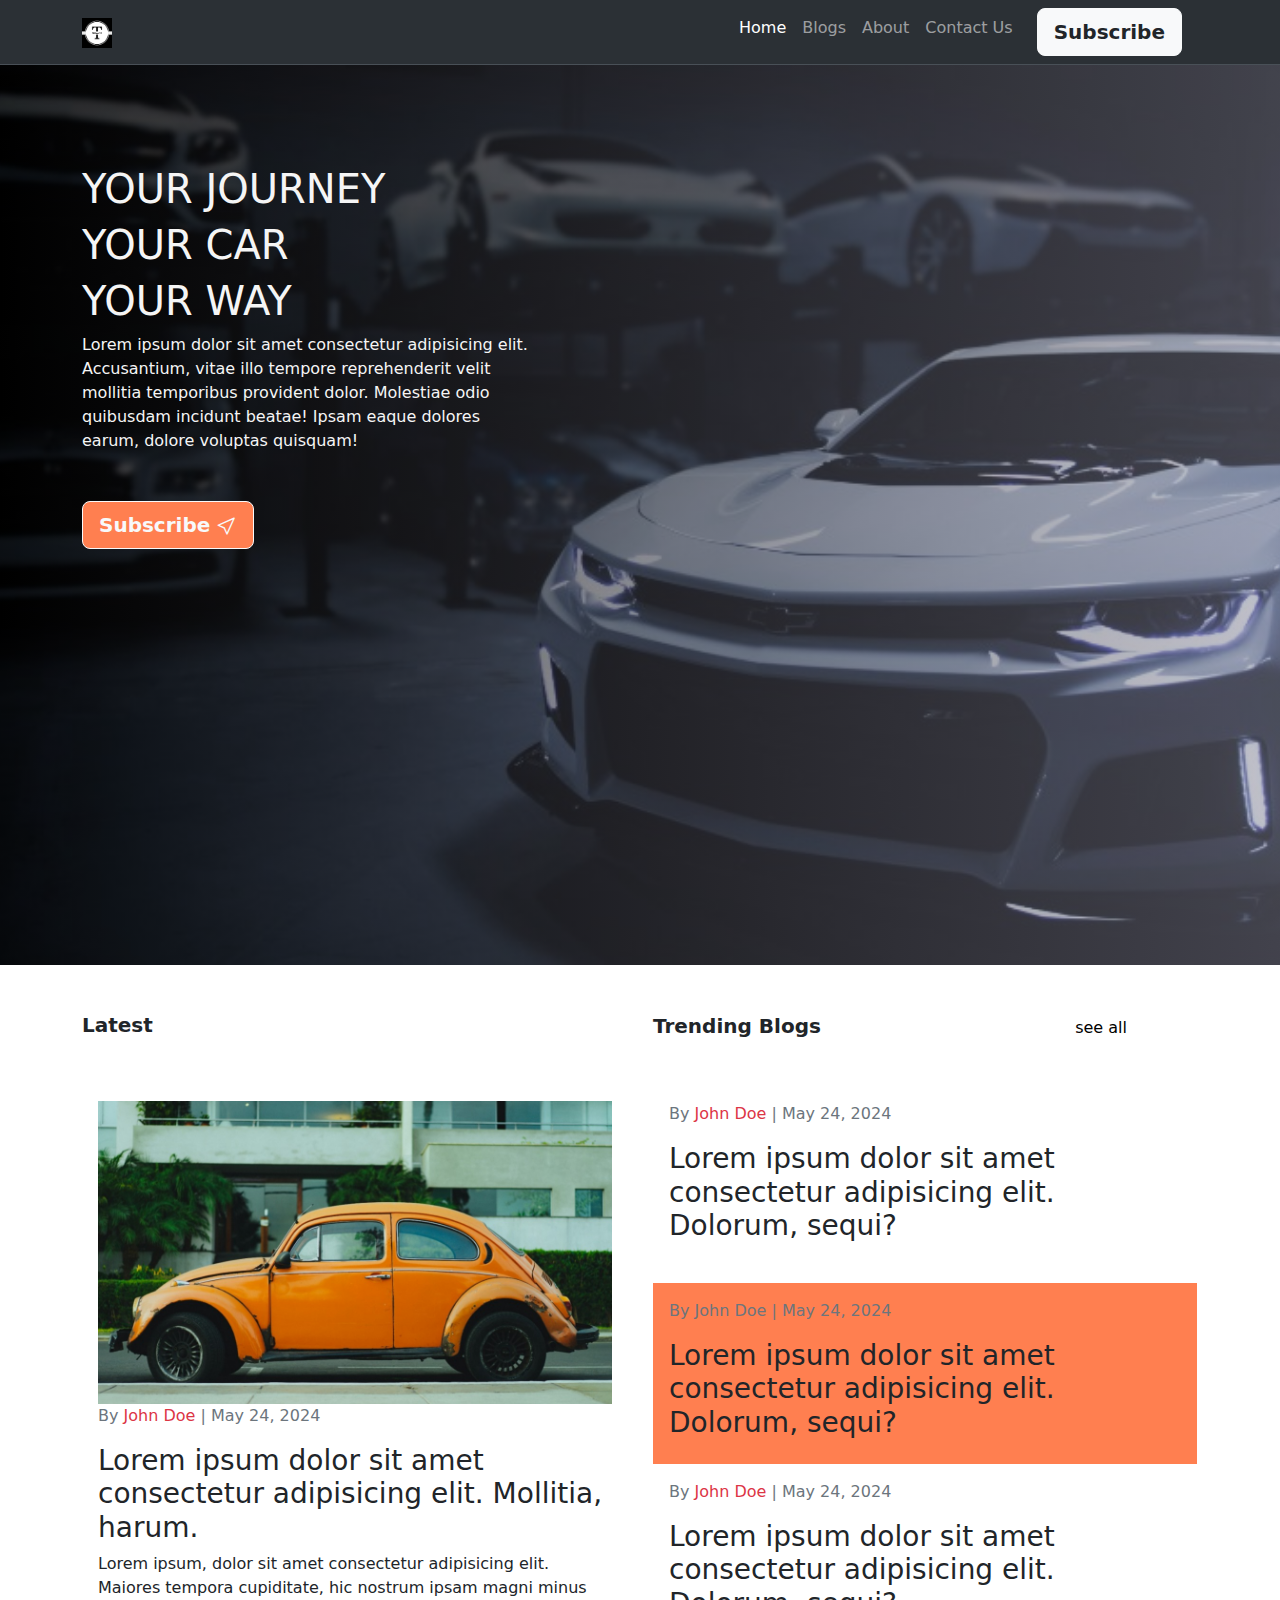
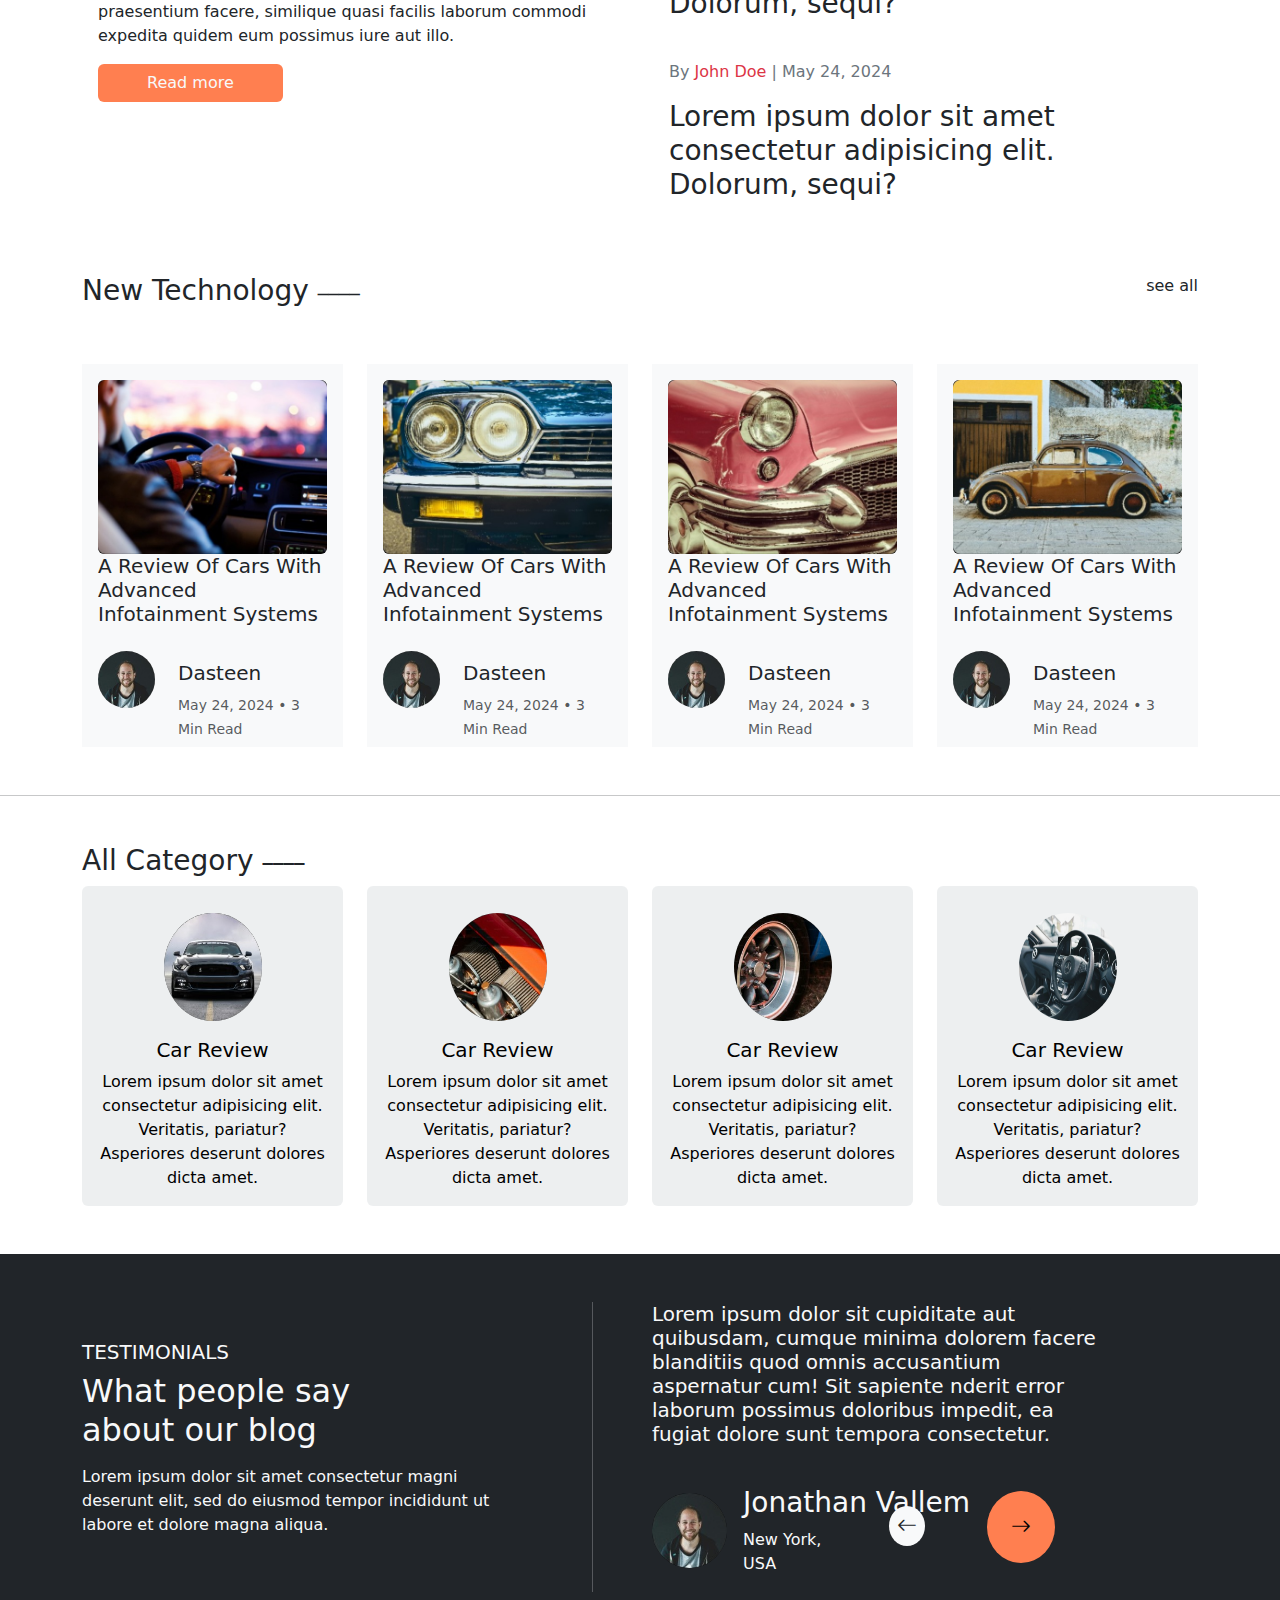
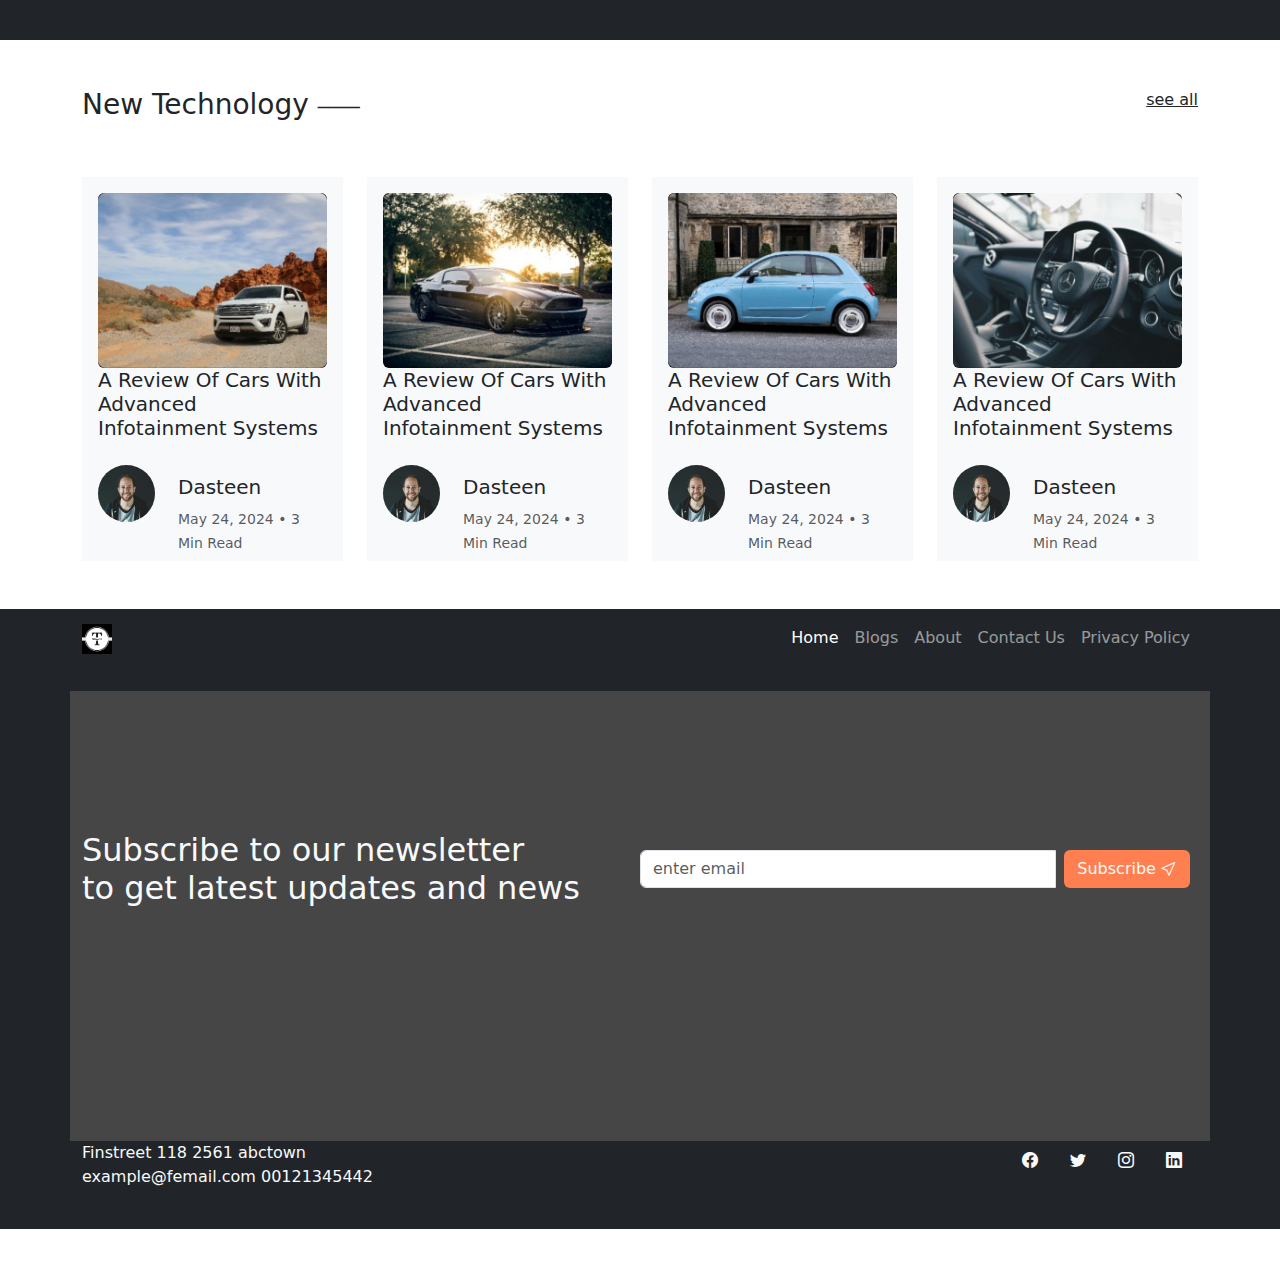
==== commit 63e9a980: "fourth update on first commit" ====
--- a/index.html
+++ b/index.html
@@ -259,56 +259,65 @@
             </div>
 
             <div class="row row-cols-1 row-cols-md-4 g-4">
-                <div class="card-design">
-                  <div class="col h-100">
-                    <div class="card h-100 hero-card border-0">
-                      <img src="ASSETS/car9.jpeg" class="card-img-top rounded-circle asset-hero" alt="...">
-                      <div class="card-body">
-                        <h5 class="card-title text-center">Car Review</h5>
-                        <p class="card-text text-center">Lorem ipsum dolor sit amet consectetur adipisicing elit. Veritatis, pariatur? Asperiores deserunt dolores dicta amet.</p>
-                      </div>
-                    </div>
-                  </div>
-                </div>
-                  <div class="card-design">
-                    <div class="col h-100">
-                      <div class="card h-100 hero-card border-0">
-                        <img src="ASSETS/car15.jpeg" class="card-img-top rounded-circle asset-hero" alt="...">
-                        <div class="card-body">
-                          <h5 class="card-title text-center">Maintenance Tips</h5>
-                          <p class="card-text text-center">Lorem ipsum dolor sit amet consectetur, adipisicing elit. Natus, eligendi delectus recusandae necessitatibus nihil modi.</p>
-                        </div>
-                      </div>
-                    </div>
-                  </div>
-                  <div class="card-design">
-                    <div class="col h-100">
-                      <div class="card h-100 hero-card border-0">
-                        <img src="ASSETS/car7.jpeg" class="card-img-top rounded-circle asset-hero" alt="...">
-                        <div class="card-body">
-                          <h5 class="card-title text-center">Car Modification</h5>
-                          <p class="card-text text-center">Lorem ipsum dolor sit amet consectetur adipisicing elit. Sed sit quasi, repellendus libero voluptate deserunt.</p>
-                        </div>
-                      </div>
-                    </div>
-                  </div>
-                 <div class="card-design">
-                  <div class="col h-100">
-                    <div class="card h-100 hero-card border-0">
-                      <img src="ASSETS/car11.jpeg" class="card-img-top rounded-circle asset-hero" alt="...">
-                      <div class="card-body">
-                        <h5 class="card-title text-center">Driving Tips</h5>
-                        <p class="card-text text-center">Lorem ipsum dolor sit amet consectetur adipisicing elit. Ipsa libero in qui minus illo expedita.</p>
-                      </div>
-                    </div>
-                  </div>
-                </div>
+              <div class="card-design">
+                <div class="col h-100">
+                  <div class="card h-100 hero-card border-0 text-center">
+                    <div class="d-flex justify-content-center mt-3">
+                      <img src="ASSETS/car9.jpeg" class="card-img-top rounded-circle asset-hero" style="max-width: 100px; margin-top: -50px;" alt="...">
+                    </div>
+                    <div class="card-body">
+                      <h5 class="card-title">Car Review</h5>
+                      <p class="card-text">Lorem ipsum dolor sit amet consectetur adipisicing elit. Veritatis, pariatur? Asperiores deserunt dolores dicta amet.</p>
+                    </div>
+                  </div>
+                </div>
+              </div>
+              
+              <div class="card-design">
+                <div class="col h-100">
+                  <div class="card h-100 hero-card border-0 text-center">
+                    <div class="d-flex justify-content-center mt-3">
+                      <img src="ASSETS/car15.jpeg" class="card-img-top rounded-circle asset-hero" style="max-width: 100px; margin-top: -50px;" alt="...">
+                    </div>
+                    <div class="card-body">
+                      <h5 class="card-title">Car Review</h5>
+                      <p class="card-text">Lorem ipsum dolor sit amet consectetur adipisicing elit. Veritatis, pariatur? Asperiores deserunt dolores dicta amet.</p>
+                    </div>
+                  </div>
+                </div>
+              </div>
+              <div class="card-design">
+                <div class="col h-100">
+                  <div class="card h-100 hero-card border-0 text-center">
+                    <div class="d-flex justify-content-center mt-3">
+                      <img src="ASSETS/car7.jpeg" class="card-img-top rounded-circle asset-hero" style="max-width: 100px; margin-top: -50px;" alt="...">
+                    </div>
+                    <div class="card-body">
+                      <h5 class="card-title">Car Review</h5>
+                      <p class="card-text">Lorem ipsum dolor sit amet consectetur adipisicing elit. Veritatis, pariatur? Asperiores deserunt dolores dicta amet.</p>
+                    </div>
+                  </div>
+                </div>
+              </div>
+              <div class="card-design">
+                <div class="col h-100">
+                  <div class="card h-100 hero-card border-0 text-center">
+                    <div class="d-flex justify-content-center mt-3">
+                      <img src="ASSETS/car11.jpeg" class="card-img-top rounded-circle asset-hero" style="max-width: 100px; margin-top: -50px;" alt="...">
+                    </div>
+                    <div class="card-body">
+                      <h5 class="card-title">Car Review</h5>
+                      <p class="card-text">Lorem ipsum dolor sit amet consectetur adipisicing elit. Veritatis, pariatur? Asperiores deserunt dolores dicta amet.</p>
+                    </div>
+                  </div>
+                </div>
+              </div>
               </div>
 
         </div>
     </section>
 
-    <section class="my-5 bg-dark text-light about-blog">
+    <!-- <section class="my-5 bg-dark text-light about-blog">
       <div class="d-flex flex-wrap flex-md-nowrap p-5">
         <div class="flex-grow-1 ms-5 pe-md-3 para-left align-items-center pt-5 lh-5">
             <h5 class="text-light">TESTIMONIALS</h5>
@@ -333,7 +342,47 @@
           </div>
         </div>
       </div>
-    </section>
+      
+    </section> -->
+<!-- another testimonial -->
+<section class="my-5 bg-dark text-light">
+  <div class="container py-5">
+    <div class="row">
+      <!-- Left Column -->
+      <div class="col-12 col-md-5 mb-4 mb-md-0 d-flex flex-column justify-content-center">
+        <h5 class="text-light">TESTIMONIALS</h5>
+        <h2 class="mb-3">What people say <br> about our blog</h2>
+        <p>Lorem ipsum dolor sit amet consectetur magni deserunt elit, sed do eiusmod tempor incididunt ut labore et dolore magna aliqua.</p>
+      </div>
+  
+      <!-- Vertical Line Column -->
+      <div class="d-none d-md-flex col-md-1 justify-content-center align-items-center position-relative">
+        <div class="vr text-light"></div>
+      </div>
+  
+      <!-- Right Column -->
+      <div class="col-12 col-md-5 d-flex flex-column justify-content-center">
+        <p class="h5 text-justify">Lorem ipsum dolor sit cupiditate aut quibusdam, cumque minima dolorem facere blanditiis quod omnis accusantium aspernatur cum! Sit sapiente nderit error laborum possimus doloribus impedit, ea fugiat dolore sunt tempora consectetur.</p>
+        <div class="text-light d-flex mt-3 align-items-center justify-content-between">
+          <div class="d-flex align-items-center">
+            <img src="ASSETS/car3.jpeg" class="rounded-circle me-3" alt="" style="width: 75px;">
+            <div class="mt-3 blog-hero">
+              <h5 class="fs-3">Jonathan Vallem</h5>
+              <p class="fs-6">New York, <br>USA</p>
+            </div>
+          </div>
+          <div class="d-flex ms-auto mx-5 blogs-arrow">
+            <div class="bg-light text-dark h5 p-2 rounded-circle blog-arrow-1"><i class="bi bi-arrow-left "></i></div>
+                <div class="blog-arrow-right h5 p-4 rounded-circle blog-arrow-2"><i class="bi bi-arrow-right"></i></div>
+            </div>
+          </div>
+        </div>
+      </div>
+    </div>
+  </div>
+</section>
+
+
     <section class="hero-3 ">
       <div class="container ">
           <div class="heading my-5 d-flex justify-content-between ">
@@ -491,6 +540,8 @@
 
   </footer>
 
+<!-- checking -->
+
 
     
 
--- a/Css/style.css
+++ b/Css/style.css
@@ -1,4 +1,4 @@
-*{
+* {
     padding: 0;
     margin: 0;
     box-sizing: border-box;
@@ -19,6 +19,7 @@
     color: whitesmoke;
     font-weight: 600;
     font-size: 25px;
+    
     
 }
 
@@ -65,8 +66,8 @@
 }
 
 .hero-card{
-    position: relative;
-    padding-top: 150px;
+    /* position: relative; */
+    padding-top: 60px;
     background-color: rgba(235, 237, 238, 0.89);
     color: black;
 
@@ -76,9 +77,9 @@
     border-radius: 50px;
     height: 110px;
     width: 110px;
-    position: absolute;
-    left: 70px;
-    top: 20px;
+    /* position: absolute;
+    left: 150px;
+    top: 20px; */
 
 }
 
@@ -102,14 +103,19 @@
     background-color: coral;
     color: black;
 }
+
+.blogs-arrow{
+    position: relative;
+}
 .blog-arrow-1{
     position: absolute;
-    left: 450px;
+    right: 130px;
+    top: 15px;
 }
 
 .blog-arrow-2{
-    position: absolute;
-    left: 500px;
+
+
 }
 
 .hero-foot{
